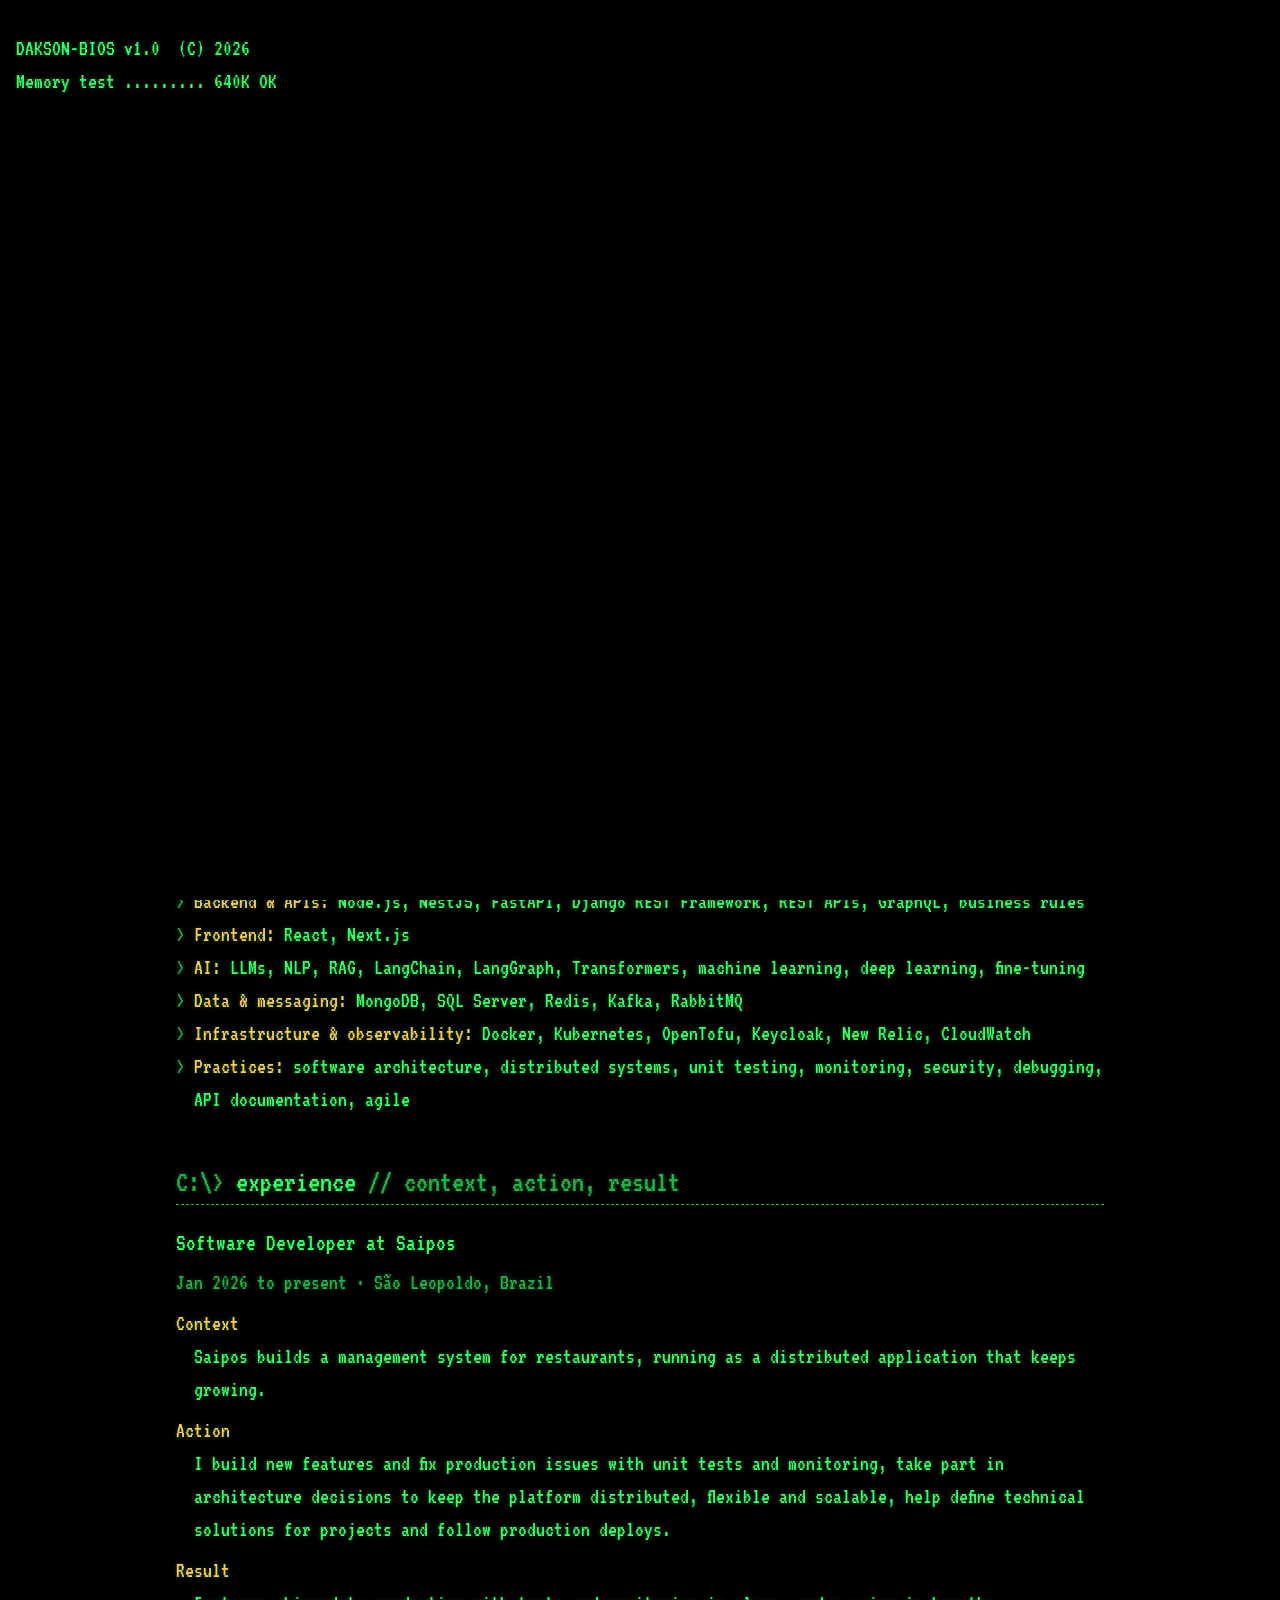
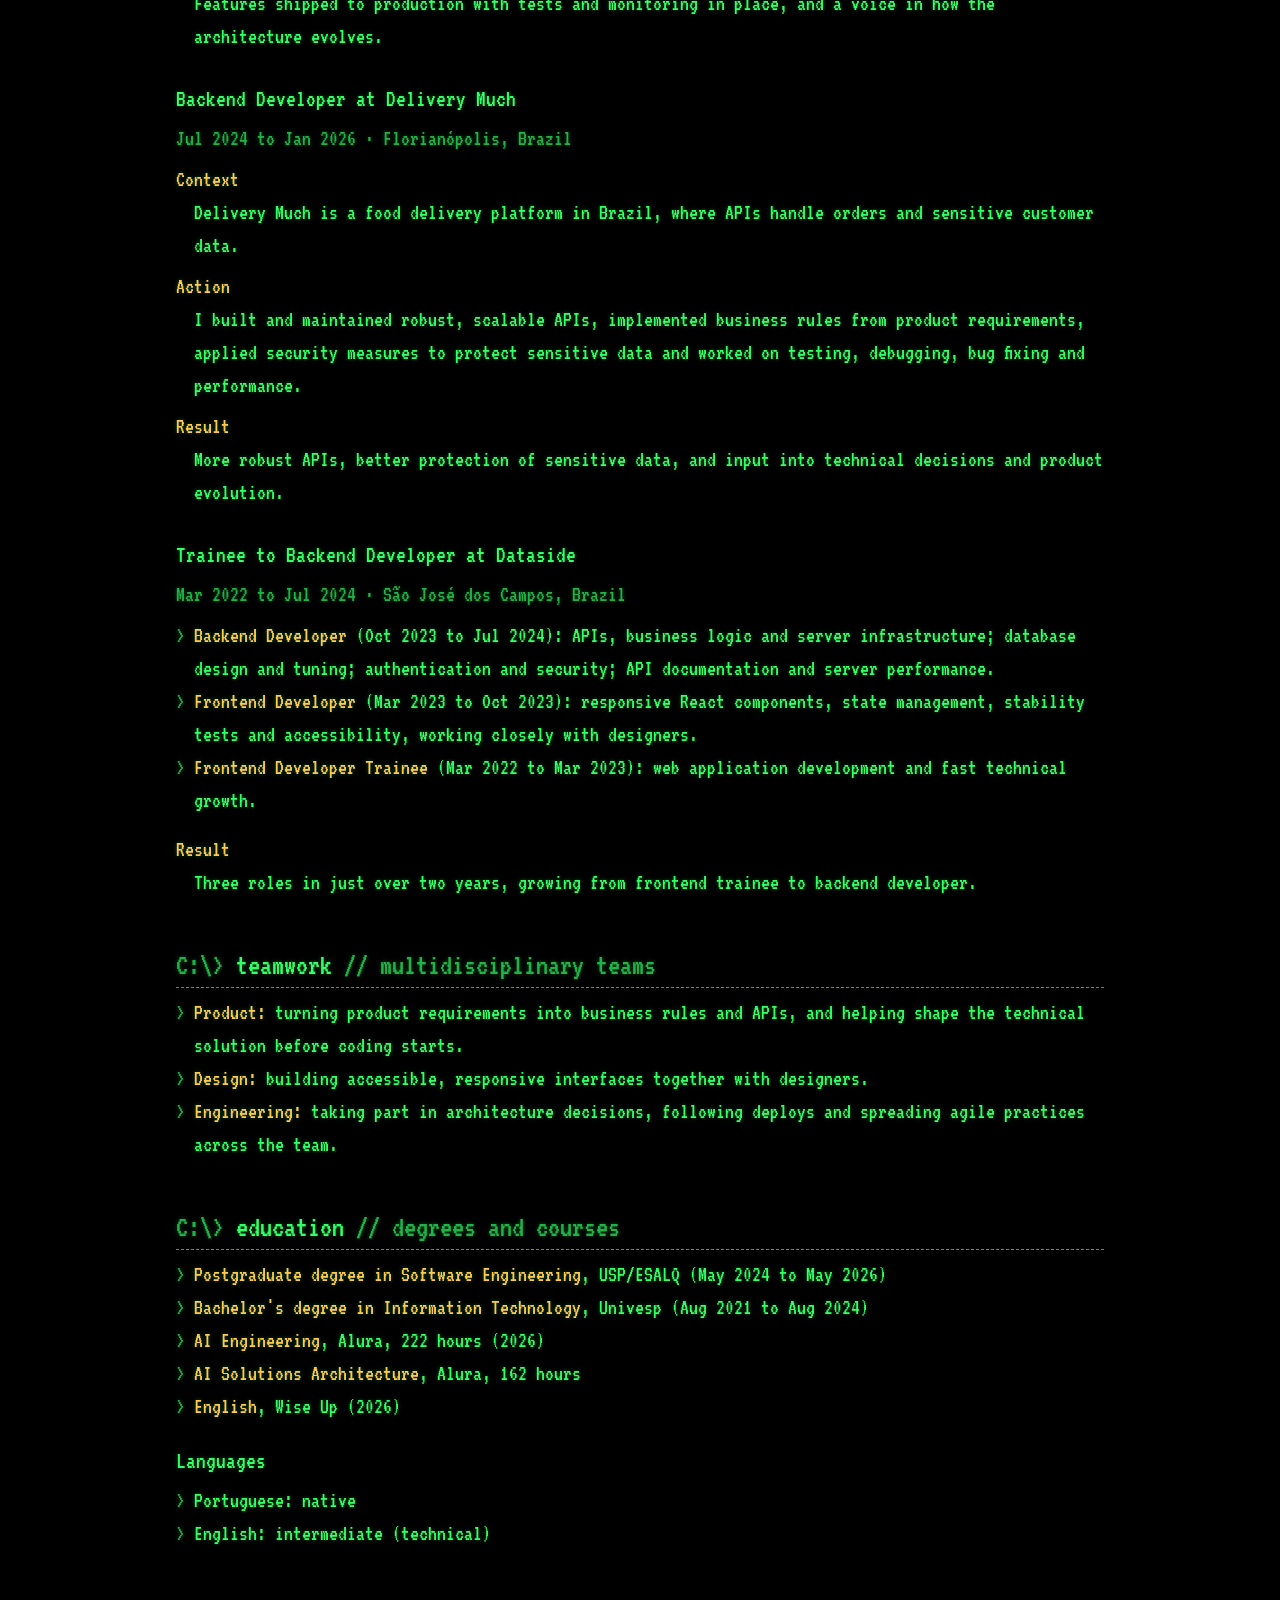
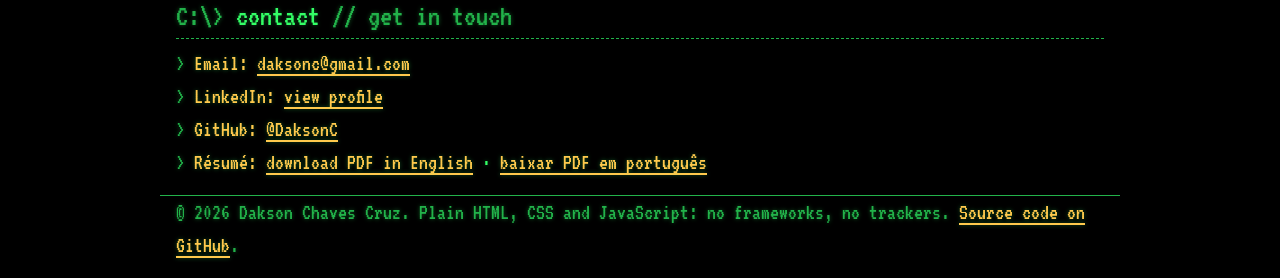
==== index.html @ 624f4ca1 "feat: add bilingual personal site with DOS terminal look" ====
<!doctype html>
<html lang="en">
<head>
  <meta charset="utf-8">
  <meta name="viewport" content="width=device-width, initial-scale=1">
  <meta http-equiv="Content-Security-Policy" content="default-src 'self'; script-src 'self'; style-src 'self'; font-src 'self'; img-src 'self' data:; object-src 'none'; base-uri 'self'; form-action 'none'">
  <meta name="referrer" content="strict-origin-when-cross-origin">

  <title>Dakson Chaves Cruz | Software Engineer (Backend, Fullstack, AI)</title>
  <meta name="description" content="Dakson Chaves Cruz, Software Engineer from Brazil: backend and fullstack development, software architecture and AI-powered products with Node.js, TypeScript, Python and Go.">
  <link rel="canonical" href="https://daksonc.github.io/">
  <link rel="alternate" hreflang="en" href="https://daksonc.github.io/">
  <link rel="alternate" hreflang="pt" href="https://daksonc.github.io/pt/">
  <link rel="alternate" hreflang="x-default" href="https://daksonc.github.io/">

  <meta property="og:type" content="profile">
  <meta property="og:title" content="Dakson Chaves Cruz | Software Engineer">
  <meta property="og:description" content="Backend, fullstack, software architecture and AI-powered products.">
  <meta property="og:url" content="https://daksonc.github.io/">
  <meta property="og:image" content="https://daksonc.github.io/assets/img/og.png">
  <meta property="og:image:width" content="1200">
  <meta property="og:image:height" content="630">
  <meta property="og:image:alt" content="Black terminal screen with green text: Dakson Chaves Cruz, Software Engineer.">
  <meta property="og:locale" content="en_US">
  <meta property="og:locale:alternate" content="pt_BR">
  <meta name="twitter:card" content="summary_large_image">

  <meta name="theme-color" content="#000000">
  <link rel="icon" href="assets/img/favicon.svg" type="image/svg+xml">
  <link rel="preload" href="assets/fonts/VT323-Regular.woff2" as="font" type="font/woff2" crossorigin>
  <link rel="stylesheet" href="assets/css/site.css">
  <script src="assets/js/theme.js"></script>
  <script src="assets/js/site.js" defer></script>
</head>
<body id="top">
  <a class="skip" href="#main">Skip to content</a>

  <header class="wrap site-header">
    <p class="title"><span aria-hidden="true">C:\DAKSON&gt;</span> <span class="sr-only">Personal page of Dakson Chaves Cruz</span></p>
    <button type="button" class="menu-toggle" id="menu-toggle" aria-expanded="false" aria-controls="header-panel">[MENU]</button>

    <div class="panel" id="header-panel">
      <div class="controls">
        <ul class="lang" role="list" aria-label="Language">
          <li><a href="./" hreflang="en" lang="en" aria-current="page">[EN]<span class="sr-only"> English</span></a></li>
          <li><a href="pt/" hreflang="pt" lang="pt">[PT]<span class="sr-only"> Português</span></a></li>
        </ul>
        <button type="button" id="fx-toggle" hidden>[FX: <span id="fx-state">ON</span>]<span class="sr-only"> visual effects and animation</span></button>
        <button type="button" id="theme-toggle" hidden>[<span id="theme-state">LIGHT</span>]<span class="sr-only" id="theme-hint"> switch to light theme</span></button>
      </div>

      <nav class="menu" aria-label="Sections">
        <ul>
          <li><a href="#whoami">[whoami]</a></li>
          <li><a href="#skills">[skills]</a></li>
          <li><a href="#experience">[experience]</a></li>
          <li><a href="#teamwork">[teamwork]</a></li>
          <li><a href="#education">[education]</a></li>
          <li><a href="#contact">[contact]</a></li>
        </ul>
      </nav>

      <section class="cli-wrap" id="cli-wrap" aria-label="Command line" hidden>
        <form class="cli" id="cli">
          <label for="cli-input"><span class="prompt" aria-hidden="true">C:\&gt;</span><span class="sr-only">Optional command line. Type help to list commands.</span></label>
          <input id="cli-input" name="command" type="text" maxlength="64" autocomplete="off" autocapitalize="off" spellcheck="false" placeholder="type help">
        </form>
        <div class="cli-output" id="cli-output" role="log" aria-live="polite" aria-label="Command output"></div>
      </section>
    </div>

    <span class="sr-only" role="status" id="status"></span>
  </header>

  <main id="main" class="wrap" tabindex="-1">
    <section id="whoami" class="hero" aria-labelledby="name">
      <div class="intro">
        <p class="prompt" aria-hidden="true">C:\&gt; whoami</p>
        <h1 tabindex="-1" id="name">Dakson Chaves Cruz</h1>
        <p class="tagline">Software Engineer: Backend, Fullstack &amp; AI<span class="cursor" aria-hidden="true">_</span></p>
      </div>
      <figure>
        <pre class="ascii" id="hero-art" aria-hidden="true">    .----------------------------.
    | .------------------------. |
    | | C:\&gt; npm test          | |
    | | all tests passed       | |
    | | C:\&gt; git push_         | |     )
    | |                        | |    (
    | '------------------------' |  .---.
    |          .######.    [] o  |  |   |]
    '---------/########\---------'  '---'
==========_m_(|########|)_m_===============
         /  / \########/ \  \
        (  (   '-.__.-'   )  )
         \  \---'    '---/  /
          \_|            |_/
            |____________|</pre>
        <figcaption class="sr-only">Decorative drawing made of text characters: a young developer, seen from behind, typing commands on an old computer, with a steaming cup of coffee beside it.</figcaption>
      </figure>
      <div class="about">
        <p>Florianópolis, SC, Brazil. Open to international and remote roles.</p>
        <p>I have been building backend and fullstack software since 2022: APIs, business rules, integrations, tests, monitoring, security, performance and production deploys. Today I also work on software architecture and on products powered by generative AI.</p>
        <p>Postgraduate degree in Software Engineering (USP/ESALQ) and a bachelor's in Information Technology (Univesp).</p>
      </div>
    </section>

    <section id="skills" aria-labelledby="skills-title">
      <h2 tabindex="-1" id="skills-title"><span class="prompt" aria-hidden="true">C:\&gt; </span>skills <span class="dim">// tech stack</span></h2>
      <ul class="list" role="list">
        <li><span class="key">Languages:</span> JavaScript, TypeScript, Python, Go, PHP</li>
        <li><span class="key">Backend &amp; APIs:</span> Node.js, NestJS, FastAPI, Django REST Framework, REST APIs, GraphQL, business rules</li>
        <li><span class="key">Frontend:</span> React, Next.js</li>
        <li><span class="key">AI:</span> LLMs, NLP, RAG, LangChain, LangGraph, Transformers, machine learning, deep learning, fine-tuning</li>
        <li><span class="key">Data &amp; messaging:</span> MongoDB, SQL Server, Redis, Kafka, RabbitMQ</li>
        <li><span class="key">Infrastructure &amp; observability:</span> Docker, Kubernetes, OpenTofu, Keycloak, New Relic, CloudWatch</li>
        <li><span class="key">Practices:</span> software architecture, distributed systems, unit testing, monitoring, security, debugging, API documentation, agile</li>
      </ul>
    </section>

    <section id="experience" aria-labelledby="experience-title">
      <h2 tabindex="-1" id="experience-title"><span class="prompt" aria-hidden="true">C:\&gt; </span>experience <span class="dim">// context, action, result</span></h2>

      <article class="job" aria-labelledby="job-saipos">
        <h3 id="job-saipos">Software Developer at Saipos</h3>
        <p class="meta">Jan 2026 to present · São Leopoldo, Brazil</p>
        <dl class="car">
          <dt>Context</dt>
          <dd>Saipos builds a management system for restaurants, running as a distributed application that keeps growing.</dd>
          <dt>Action</dt>
          <dd>I build new features and fix production issues with unit tests and monitoring, take part in architecture decisions to keep the platform distributed, flexible and scalable, help define technical solutions for projects and follow production deploys.</dd>
          <dt>Result</dt>
          <!-- TODO(ADR-001 §6): add a measurable result (latency, test coverage, incidents avoided, orders served). -->
          <dd>Features shipped to production with tests and monitoring in place, and a voice in how the architecture evolves.</dd>
        </dl>
      </article>

      <article class="job" aria-labelledby="job-dm">
        <h3 id="job-dm">Backend Developer at Delivery Much</h3>
        <p class="meta">Jul 2024 to Jan 2026 · Florianópolis, Brazil</p>
        <dl class="car">
          <dt>Context</dt>
          <dd>Delivery Much is a food delivery platform in Brazil, where APIs handle orders and sensitive customer data.</dd>
          <dt>Action</dt>
          <dd>I built and maintained robust, scalable APIs, implemented business rules from product requirements, applied security measures to protect sensitive data and worked on testing, debugging, bug fixing and performance.</dd>
          <dt>Result</dt>
          <!-- TODO(ADR-001 §6): add a measurable result (performance gain, bugs fixed, volume handled). -->
          <dd>More robust APIs, better protection of sensitive data, and input into technical decisions and product evolution.</dd>
        </dl>
      </article>

      <article class="job" aria-labelledby="job-dataside">
        <h3 id="job-dataside">Trainee to Backend Developer at Dataside</h3>
        <p class="meta">Mar 2022 to Jul 2024 · São José dos Campos, Brazil</p>
        <ul class="list" role="list">
          <li><span class="key">Backend Developer</span> (Oct 2023 to Jul 2024): APIs, business logic and server infrastructure; database design and tuning; authentication and security; API documentation and server performance.</li>
          <li><span class="key">Frontend Developer</span> (Mar 2023 to Oct 2023): responsive React components, state management, stability tests and accessibility, working closely with designers.</li>
          <li><span class="key">Frontend Developer Trainee</span> (Mar 2022 to Mar 2023): web application development and fast technical growth.</li>
        </ul>
        <dl class="car">
          <dt>Result</dt>
          <!-- TODO(ADR-001 §6): add a measurable result from Dataside. -->
          <dd>Three roles in just over two years, growing from frontend trainee to backend developer.</dd>
        </dl>
      </article>
    </section>

    <section id="teamwork" aria-labelledby="teamwork-title">
      <h2 tabindex="-1" id="teamwork-title"><span class="prompt" aria-hidden="true">C:\&gt; </span>teamwork <span class="dim">// multidisciplinary teams</span></h2>
      <!-- TODO(ADR-001 §6): replace with 2–3 concrete stories with product, design, data or business. -->
      <ul class="list" role="list">
        <li><span class="key">Product:</span> turning product requirements into business rules and APIs, and helping shape the technical solution before coding starts.</li>
        <li><span class="key">Design:</span> building accessible, responsive interfaces together with designers.</li>
        <li><span class="key">Engineering:</span> taking part in architecture decisions, following deploys and spreading agile practices across the team.</li>
      </ul>
    </section>

    <section id="education" aria-labelledby="education-title">
      <h2 tabindex="-1" id="education-title"><span class="prompt" aria-hidden="true">C:\&gt; </span>education <span class="dim">// degrees and courses</span></h2>
      <ul class="list" role="list">
        <li><span class="key">Postgraduate degree in Software Engineering</span>, USP/ESALQ (May 2024 to May 2026)</li>
        <li><span class="key">Bachelor's degree in Information Technology</span>, Univesp (Aug 2021 to Aug 2024)</li>
        <li><span class="key">AI Engineering</span>, Alura, 222 hours (2026)</li>
        <li><span class="key">AI Solutions Architecture</span>, Alura, 162 hours</li>
        <li><span class="key">English</span>, Wise Up (2026)</li>
      </ul>
      <h3>Languages</h3>
      <ul class="list" role="list">
        <li>Portuguese: native</li>
        <li>English: intermediate (technical)</li>
      </ul>
    </section>

    <section id="contact" aria-labelledby="contact-title">
      <h2 tabindex="-1" id="contact-title"><span class="prompt" aria-hidden="true">C:\&gt; </span>contact <span class="dim">// get in touch</span></h2>
      <ul class="list" role="list">
        <li><span class="key">Email:</span> <a href="mailto:daksonc@gmail.com">daksonc@gmail.com</a></li>
        <li><span class="key">LinkedIn:</span> <a href="https://www.linkedin.com/in/dakson-chaves-cruz-3b22b7244/" rel="noopener noreferrer">view profile<span class="sr-only"> of Dakson Chaves Cruz on LinkedIn</span></a></li>
        <li><span class="key">GitHub:</span> <a href="https://github.com/DaksonC" rel="noopener noreferrer">@DaksonC<span class="sr-only"> on GitHub</span></a></li>
        <li data-pdf="skip"><span class="key">Résumé:</span> <a href="assets/resume/resume-en.pdf" type="application/pdf" download>download PDF in English</a> · <a href="assets/resume/curriculo-pt.pdf" type="application/pdf" hreflang="pt" lang="pt" download>baixar PDF em português</a></li>
      </ul>
    </section>
  </main>

  <footer class="wrap">
    <p>© 2026 Dakson Chaves Cruz. Plain HTML, CSS and JavaScript: no frameworks, no trackers. <a href="https://github.com/DaksonC/DaksonC.github.io" rel="noopener noreferrer">Source code on GitHub</a>.</p>
  </footer>

  <a class="to-top" id="to-top" href="#top"><span aria-hidden="true">[^]</span> top</a>
</body>
</html>
---- assets/css/site.css ----
/*
 * daksonc.github.io: DOS terminal look, WCAG 2.2 AA, mobile first.
 * Dark (default), contrast on #000: --fg 15.6:1, --dim 7.5:1, --accent 13.7:1.
 * Light ("dot-matrix printout": black and grey ink, amber only for links and labels),
 * contrast on #f4f1e6: --fg 15.4:1, --dim 5.9:1, --accent 6.6:1.
 */

@font-face {
  font-family: "VT323";
  src: url("../fonts/VT323-Regular.woff2") format("woff2");
  font-display: swap;
}

:root {
  --bg: #000;
  --fg: #33ff66;
  --dim: #22b24a;
  --accent: #ffc94d;
  --placeholder: #9a9a9a; /* grey, 7.5:1 */
  --font: "VT323", ui-monospace, "Cascadia Mono", "Consolas", "Courier New", monospace;
  --gutter: 1rem;
  color-scheme: dark;
}

:root[data-theme="light"] {
  --bg: #f4f1e6;
  --fg: #1a1a1a;
  --dim: #5c5c5c;
  --accent: #7a4a00;
  --placeholder: #6e6e6e; /* lightest grey that still meets 4.5:1 on paper */
  color-scheme: light;
}

*,
*::before,
*::after {
  box-sizing: border-box;
}

html {
  background: var(--bg);
  scroll-padding-top: 1rem;
}

body {
  margin: 0;
  background: var(--bg);
  color: var(--fg);
  font: clamp(1.25rem, 1.1rem + 0.5vw, 1.375rem)/1.5 var(--font); /* VT323 is narrow: 20px on phones, 22px on desktop */
  overflow-wrap: anywhere; /* reflow at 320px, long URLs included */
}

.wrap {
  max-width: 60rem;
  margin: 0 auto;
  padding: 0 var(--gutter);
}

/* ---------- Text ---------- */

h1,
h2,
h3 {
  font-weight: normal;
  line-height: 1.2;
  margin: 0 0 0.5rem;
}

h1 {
  font-size: clamp(2.125rem, 1.5rem + 3vw, 2.75rem);
  line-height: 1.1;
}

h2 {
  font-size: clamp(1.625rem, 1.4rem + 1vw, 1.875rem);
  margin-top: clamp(2.25rem, 1.5rem + 3vw, 3rem);
  padding-bottom: 0.25rem;
  border-bottom: 1px dashed var(--dim);
}

h3 {
  font-size: clamp(1.375rem, 1.25rem + 0.5vw, 1.5rem);
  margin-top: 1.5rem;
}

p,
ul,
dl {
  margin: 0 0 1rem;
}

.prompt,
.dim {
  color: var(--dim);
}

.key {
  color: var(--accent);
}

a {
  color: var(--accent);
  text-decoration: underline;
  text-underline-offset: 0.2em;
}

a:hover {
  text-decoration-style: double;
}

/* DOS-style focus: green/black inversion, always visible. */
:focus-visible {
  outline: 2px solid var(--fg);
  outline-offset: 2px;
  background: var(--fg);
  color: var(--bg);
  text-shadow: none;
}

:focus:not(:focus-visible) {
  outline: none;
}

/* Programmatic focus targets (skip link, command line): no inversion. */
main:focus,
h1:focus,
h2:focus {
  outline: none;
  background: none;
  color: inherit;
}

/* Lists rendered as terminal output. */
.list {
  list-style: none;
  padding: 0;
}

.list > li {
  padding-left: 2ch; /* matches the 2-character "> " marker */
  text-indent: -2ch;
}

.list > li::before {
  content: "> "; /* fallback for browsers without alt text */
  content: "> " / ""; /* decorative: not read by screen readers */
  color: var(--dim);
}

/* ---------- Utilities ---------- */

.sr-only {
  position: absolute;
  width: 1px;
  height: 1px;
  padding: 0;
  margin: -1px;
  overflow: hidden;
  clip-path: inset(50%);
  white-space: nowrap;
  border: 0;
}

.skip {
  position: absolute;
  left: var(--gutter);
  top: -10rem;
  z-index: 10;
  padding: 0.25rem 0.75rem;
  background: var(--fg);
  color: var(--bg);
}

.skip:focus {
  top: 0.5rem;
}

[hidden] {
  display: none !important;
}

/* ---------- Header and DOS menu ---------- */

/*
 * Wide screens: title and controls on the first row, menu and command line below.
 * The panel wrapper is transparent to the grid (display: contents) until the
 * hamburger takes over on small screens.
 */
.site-header {
  display: grid;
  grid-template-columns: minmax(0, 1fr) auto;
  align-items: center;
  column-gap: 1.5rem;
}

.site-header .title {
  margin: 0;
  padding: 0.75rem 0;
  color: var(--dim);
}

.panel {
  display: contents;
}

.panel .menu,
.panel .cli-wrap {
  grid-column: 1 / -1;
}

.panel .menu {
  border-top: 1px solid var(--dim);
}

.menu-toggle {
  display: none; /* only shown by the small-screen rules, and only with JS */
}

.controls {
  display: flex;
  flex-wrap: wrap;
  gap: 0.5rem 1rem;
  align-items: center;
}

.lang {
  display: flex;
  gap: 0.75rem;
  margin: 0;
  padding: 0;
  list-style: none;
}

.lang a[aria-current="page"] {
  color: var(--bg);
  background: var(--fg);
  text-decoration: none;
}

button {
  font: inherit;
  color: var(--accent);
  background: none;
  border: 0;
  padding: 0;
  cursor: pointer;
  min-height: 24px; /* WCAG 2.5.8 target size */
}

.menu ul {
  display: flex;
  flex-wrap: wrap;
  gap: 0.25rem clamp(0.75rem, 3vw, 1.5rem);
  margin: 0.75rem 0 0;
  padding: 0;
  list-style: none;
}

.menu a {
  display: inline-block;
  min-height: 24px;
}

/* ---------- Command prompt (JS only) ---------- */

.cli {
  display: flex;
  align-items: baseline;
  gap: 1ch;
  margin-top: 1rem;
}

.cli input {
  flex: 1;
  min-width: 0;
  font: inherit;
  color: var(--fg);
  background: transparent;
  border: 0;
  border-bottom: 1px dashed var(--dim);
  caret-color: var(--fg);
}

.cli input::placeholder {
  color: var(--placeholder);
  opacity: 1;
}

.cli input:focus-visible {
  background: transparent;
  color: var(--fg);
  outline-offset: 4px;
}

.cli-output p {
  margin: 0;
  color: var(--dim);
}

/* ---------- Hero ---------- */

/* Phones and tablets: name, drawing, text. Wide screens: text left, drawing right. */
.hero {
  display: grid;
  grid-template-columns: minmax(0, 1fr); /* never let the <pre> widen the page */
  grid-template-areas: "intro" "art" "about";
  column-gap: 2rem;
  margin-top: 1.5rem;
}

.hero .intro {
  grid-area: intro;
}

.hero .about {
  grid-area: about;
}

.hero figure {
  grid-area: art;
  justify-self: center;
  margin: 0 0 1.25rem;
}

@media (min-width: 64rem) {
  .hero {
    grid-template-columns: minmax(0, 1fr) auto;
    grid-template-areas: "intro art" "about art";
    grid-template-rows: auto 1fr;
    margin-top: 2rem;
  }

  .hero figure {
    align-self: center;
    margin: 0;
  }
}

.ascii {
  margin: 0;
  padding-bottom: 0.25em; /* keep the underscores of the last row visible */
  overflow: hidden;
  font-family: var(--font); /* <pre> would otherwise fall back to the wider UA monospace */
  line-height: 1;
  color: var(--dim);
  /* 43 columns x 0.4em VT323 advance; scales down to fit 320px. */
  font-size: clamp(0.5rem, 4.5vw, 1.5rem);
}

.tagline {
  font-size: clamp(1.375rem, 1.25rem + 0.5vw, 1.5rem);
}

/* ---------- Experience ---------- */

.job {
  margin-bottom: 2rem;
}

.meta {
  margin: 0 0 0.5rem;
  color: var(--dim);
}

.car {
  margin: 0;
}

.car dt {
  color: var(--accent);
}

.car dd {
  margin: 0 0 0.5rem 2ch;
}

/* ---------- Footer ---------- */

footer {
  margin-top: 4rem;
  padding: 1rem 0 4rem; /* room for the back-to-top button */
  border-top: 1px solid var(--dim);
  color: var(--dim);
}

/* ---------- Back to top: discreet, bottom right; JS hides it while the header is visible ---------- */

.to-top {
  position: fixed;
  right: var(--gutter);
  bottom: var(--gutter);
  z-index: 5;
  padding: 0 0.5rem;
  font-size: 1.125rem;
  color: var(--dim);
  background: var(--bg);
  border: 1px solid var(--dim);
  text-decoration: none;
}

.to-top:hover {
  color: var(--accent);
  border-color: var(--accent);
}

.to-top.is-off {
  visibility: hidden; /* also removes it from the tab order */
  opacity: 0;
}

.motion .to-top.ready {
  transition: opacity 0.2s, visibility 0.2s;
}

.motion {
  scroll-behavior: smooth;
}

/* ---------- Small screens: everything in the header folds into [MENU] ---------- */

@media (max-width: 40rem) {
  .site-header {
    border-bottom: 1px solid var(--dim);
  }

  .has-menu .menu-toggle {
    display: inline-block;
    padding: 0 0.25rem;
  }

  .has-menu .menu-toggle[aria-expanded="true"] {
    color: var(--bg);
    background: var(--accent);
  }

  .has-menu .panel {
    display: none;
    grid-column: 1 / -1;
    padding-bottom: 0.75rem;
  }

  .has-menu .panel.open {
    display: block;
  }

  .has-menu .panel .menu {
    border-top: 1px dashed var(--dim);
  }

  /* One section per line: big, easy tap targets. */
  .has-menu .menu ul {
    flex-direction: column;
    gap: 0.25rem;
  }

  .has-menu .controls {
    padding: 0.25rem 0 0.75rem;
  }

}

/* Without JS there is no [MENU]: the header just wraps; drop the decorative prompt on tiny screens. */
@media (max-width: 30rem) {
  :root:not(.has-menu) .site-header .title {
    display: none;
  }
}

/* The command line is an optional extra; on touch phones the on-screen keyboard makes it a chore. */
@media (max-width: 40rem) and (pointer: coarse) {
  .cli-wrap {
    display: none;
  }
}

/* ---------- Effects: only with JS, [FX: ON] and allowed motion. Glow and scanlines are dark-only. ---------- */

.fx:not([data-theme="light"]) body {
  text-shadow: 0 0 4px rgba(51, 255, 102, 0.35);
}

/* Subtle scanlines that never sit on top of interaction. */
.fx:not([data-theme="light"]) body::after {
  content: "";
  position: fixed;
  inset: 0;
  pointer-events: none;
  background: repeating-linear-gradient(to bottom, transparent 0 2px, rgba(0, 0, 0, 0.12) 2px 3px);
}

/* 1 blink per second: well under the 3 flashes/s limit. */
.motion .cursor {
  animation: blink 1s steps(1) infinite;
}

@keyframes blink {
  50% {
    opacity: 0;
  }
}

.boot {
  position: fixed;
  inset: 0;
  z-index: 20;
  padding: 2rem var(--gutter);
  background: var(--bg);
}

.boot pre {
  margin: 0;
  font: inherit;
  white-space: pre-wrap;
}

@media (prefers-reduced-motion: reduce) {
  *,
  *::before,
  *::after {
    animation: none !important;
    transition: none !important;
    scroll-behavior: auto !important;
  }
}

/* ---------- Print ---------- */

@media print {
  :root {
    --bg: #fff;
    --fg: #000;
    --dim: #333;
    --accent: #000;
  }

  .skip,
  .controls,
  .menu,
  .cli-wrap,
  .to-top,
  .hero figure,
  .cursor {
    display: none !important;
  }

  .fx:not([data-theme="light"]) body {
    text-shadow: none;
  }

  .fx:not([data-theme="light"]) body::after {
    display: none;
  }
}
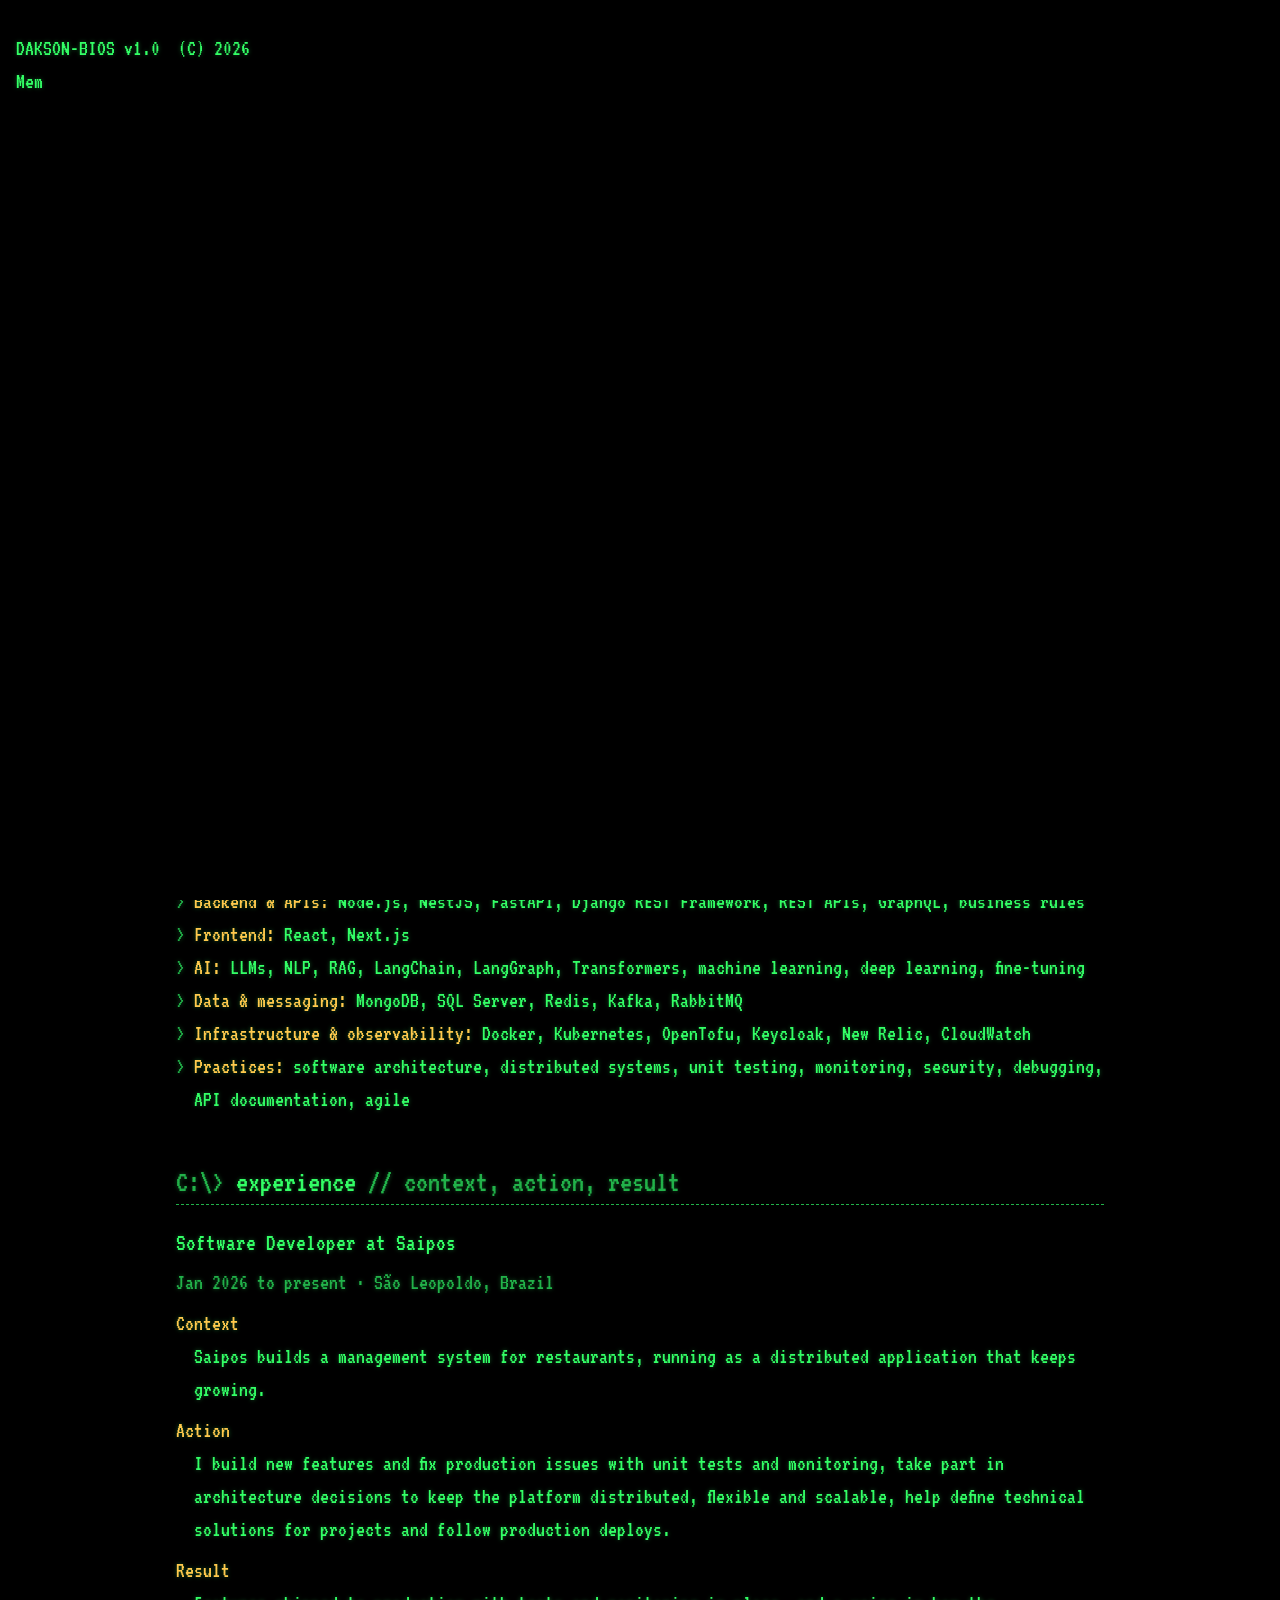
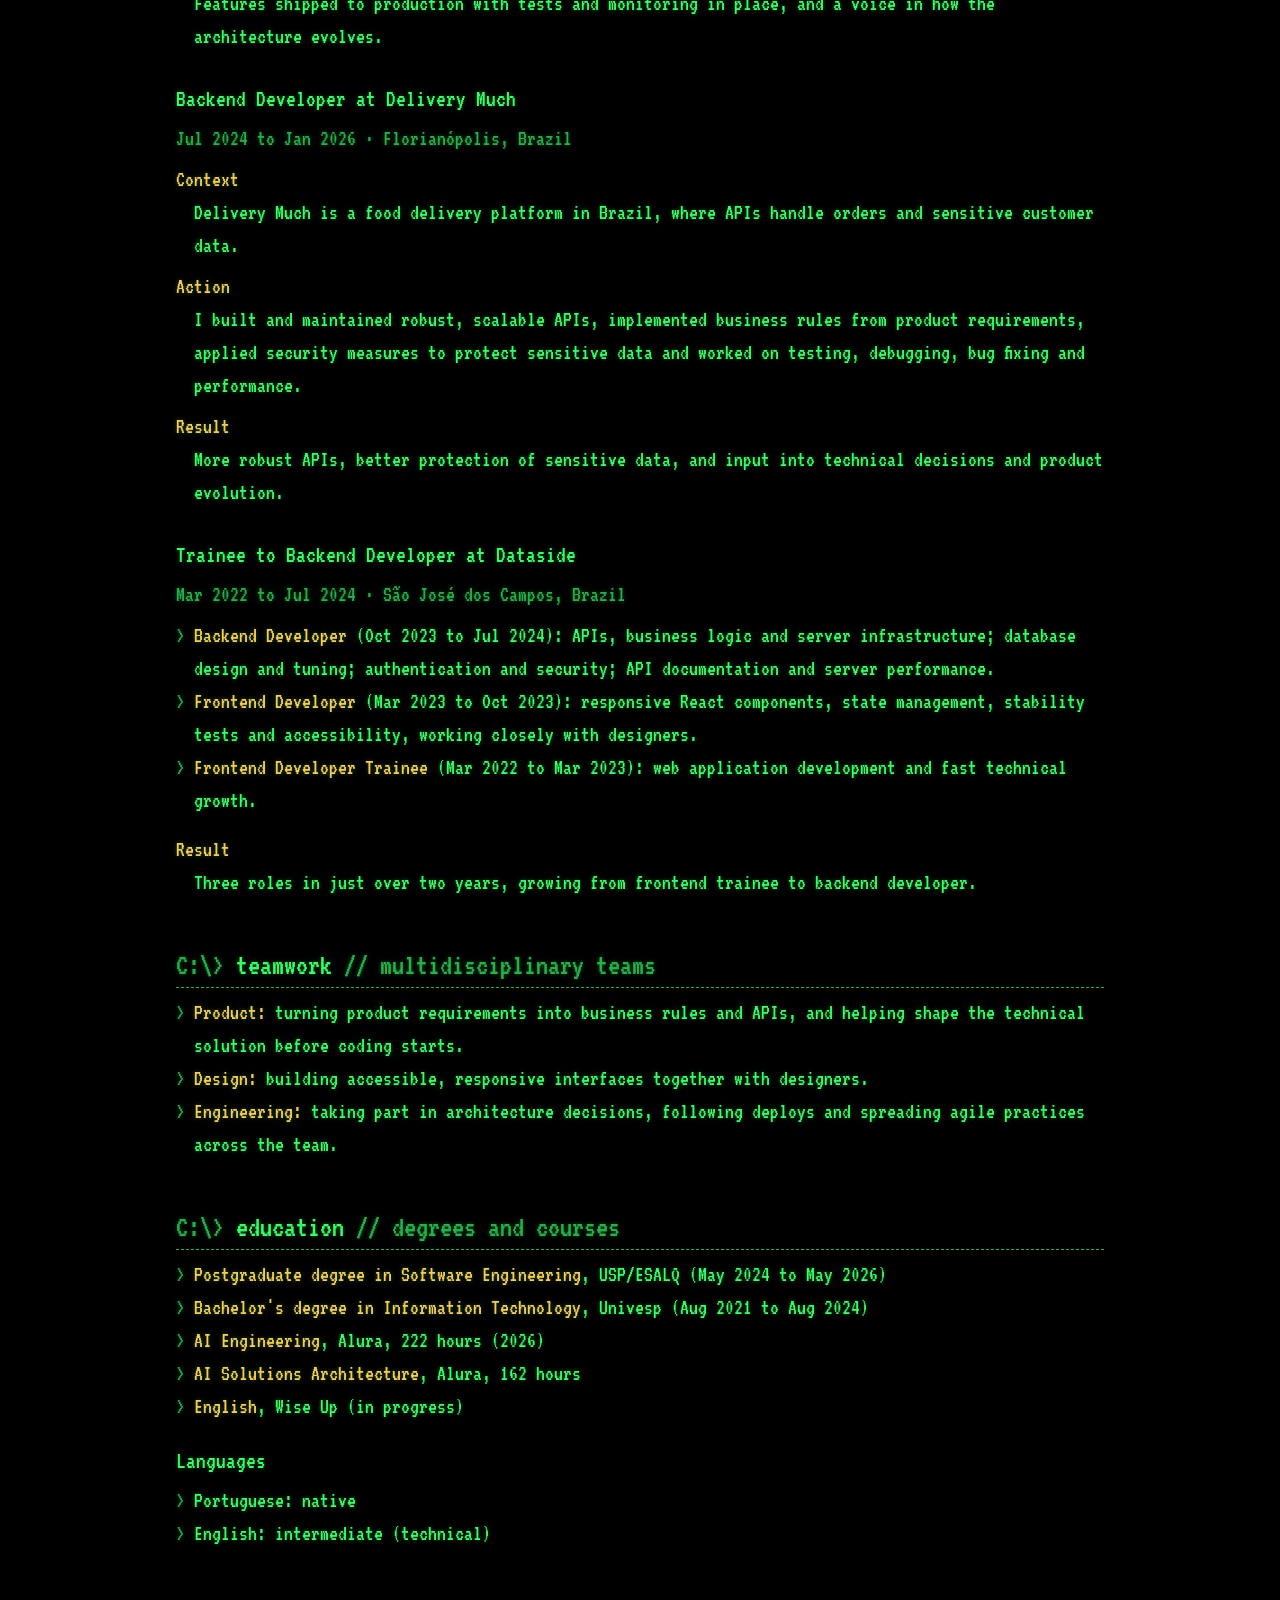
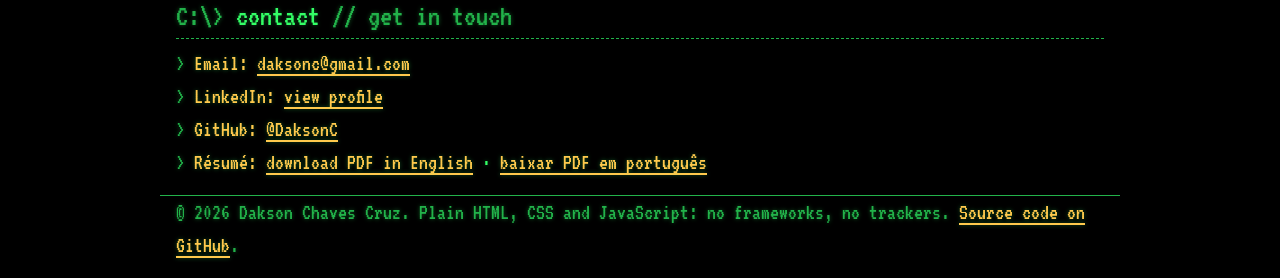
==== commit 916de6e6: "feat: add bilingual personal site with DOS terminal look" ====
--- a/index.html
+++ b/index.html
@@ -181,7 +181,7 @@
         <li><span class="key">Bachelor's degree in Information Technology</span>, Univesp (Aug 2021 to Aug 2024)</li>
         <li><span class="key">AI Engineering</span>, Alura, 222 hours (2026)</li>
         <li><span class="key">AI Solutions Architecture</span>, Alura, 162 hours</li>
-        <li><span class="key">English</span>, Wise Up (2026)</li>
+        <li><span class="key">English</span>, Wise Up (in progress)</li>
       </ul>
       <h3>Languages</h3>
       <ul class="list" role="list">
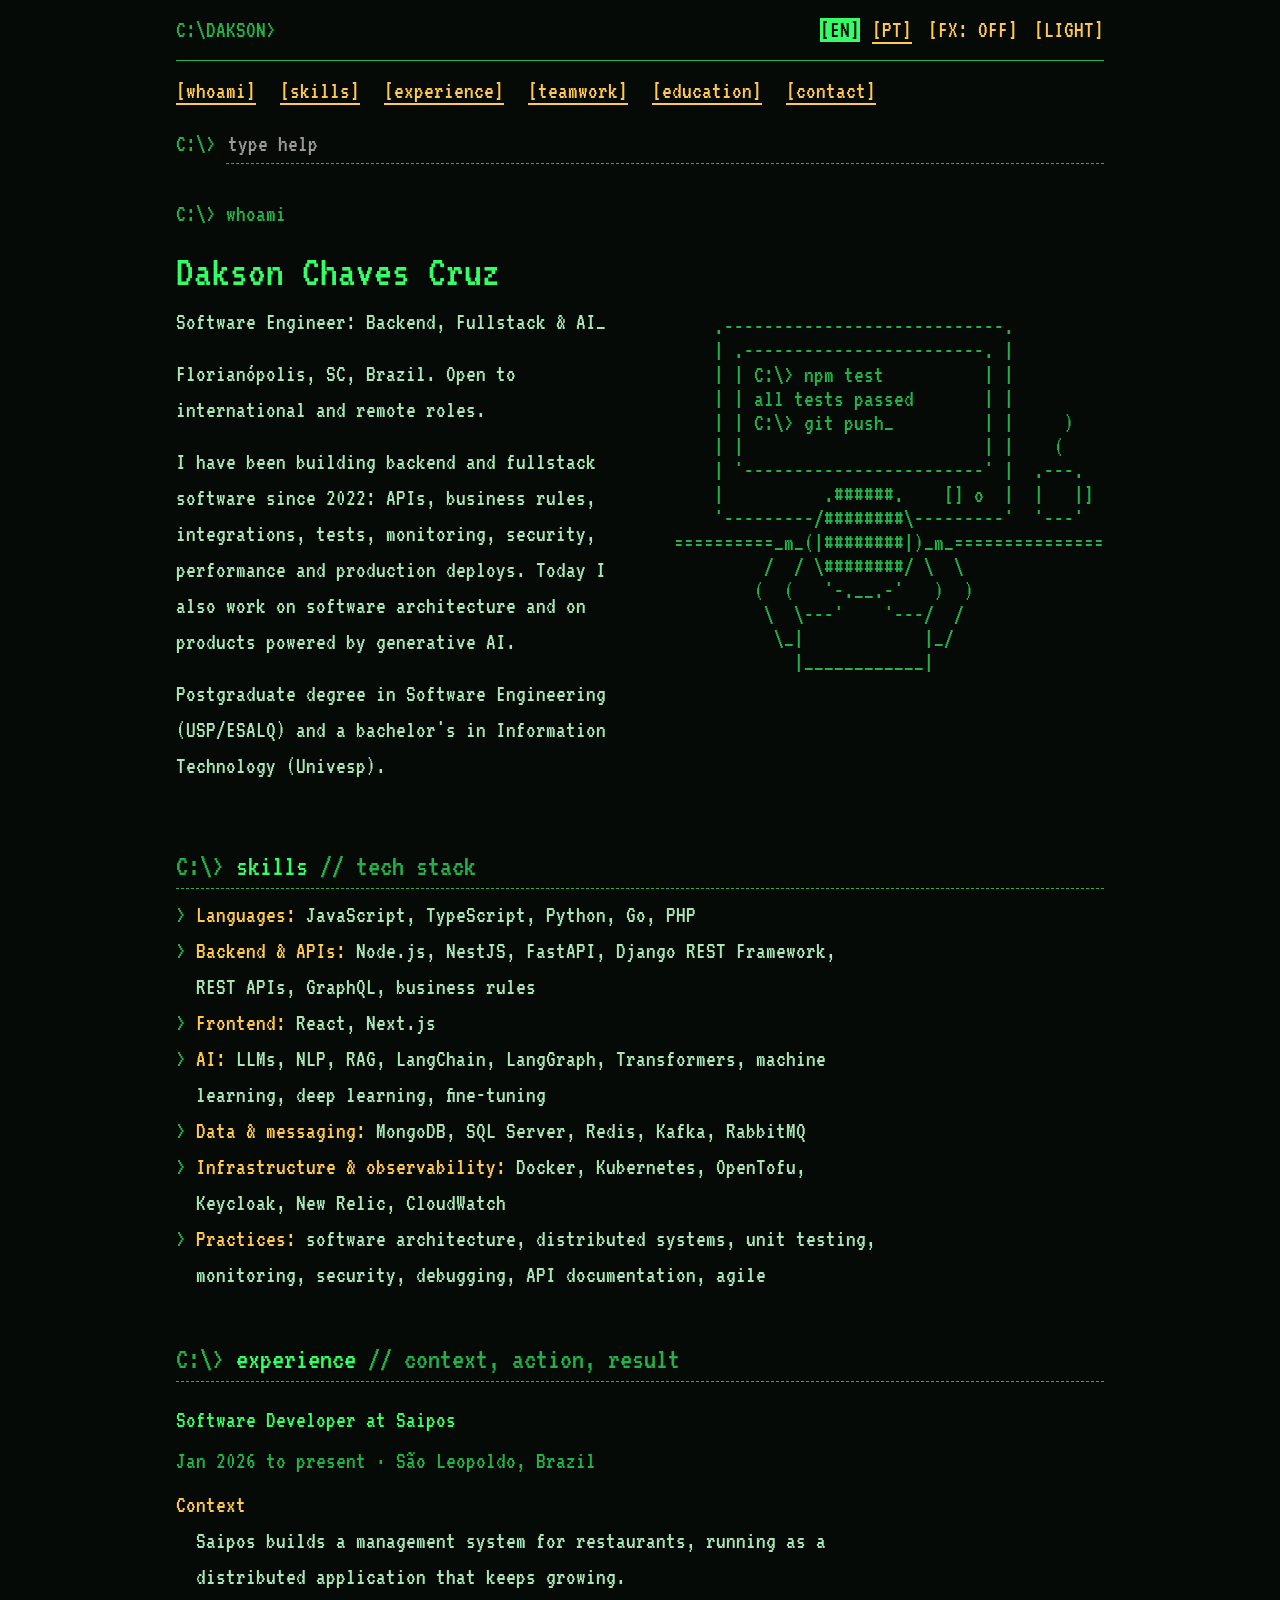
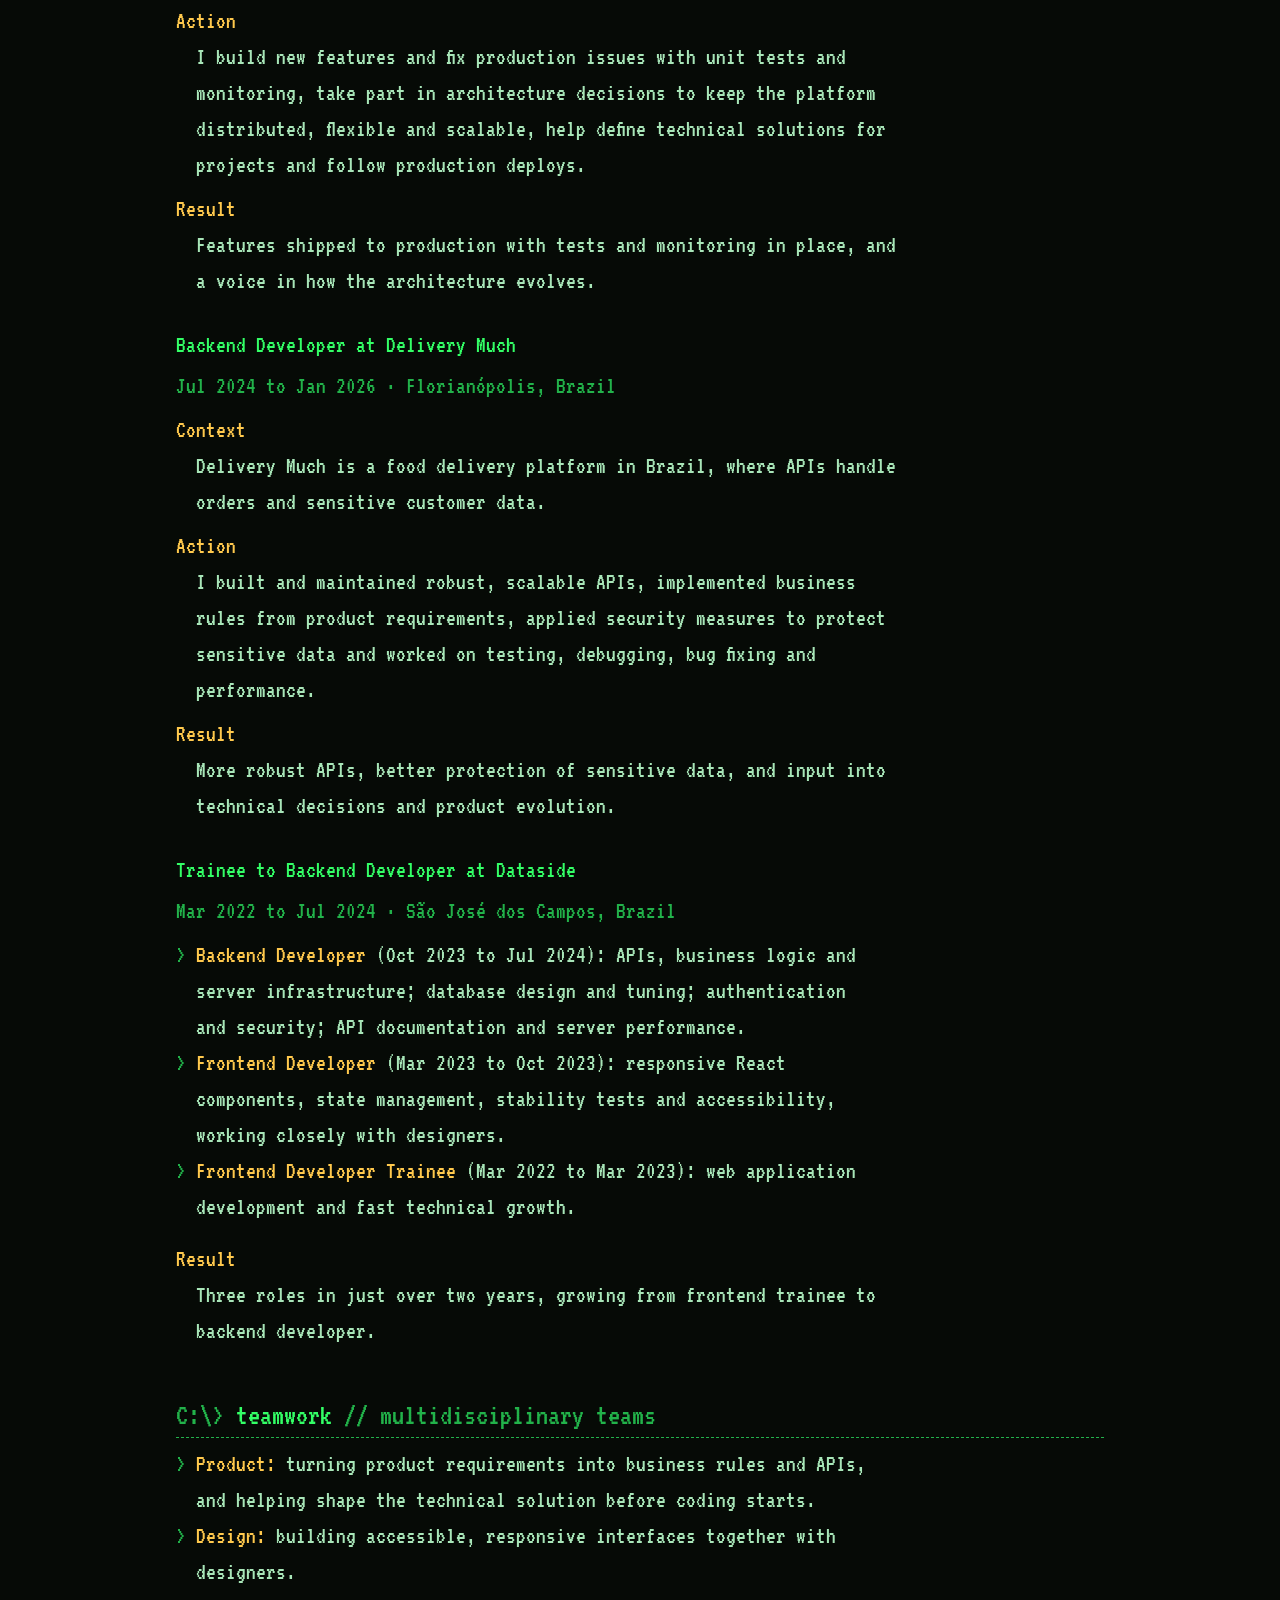
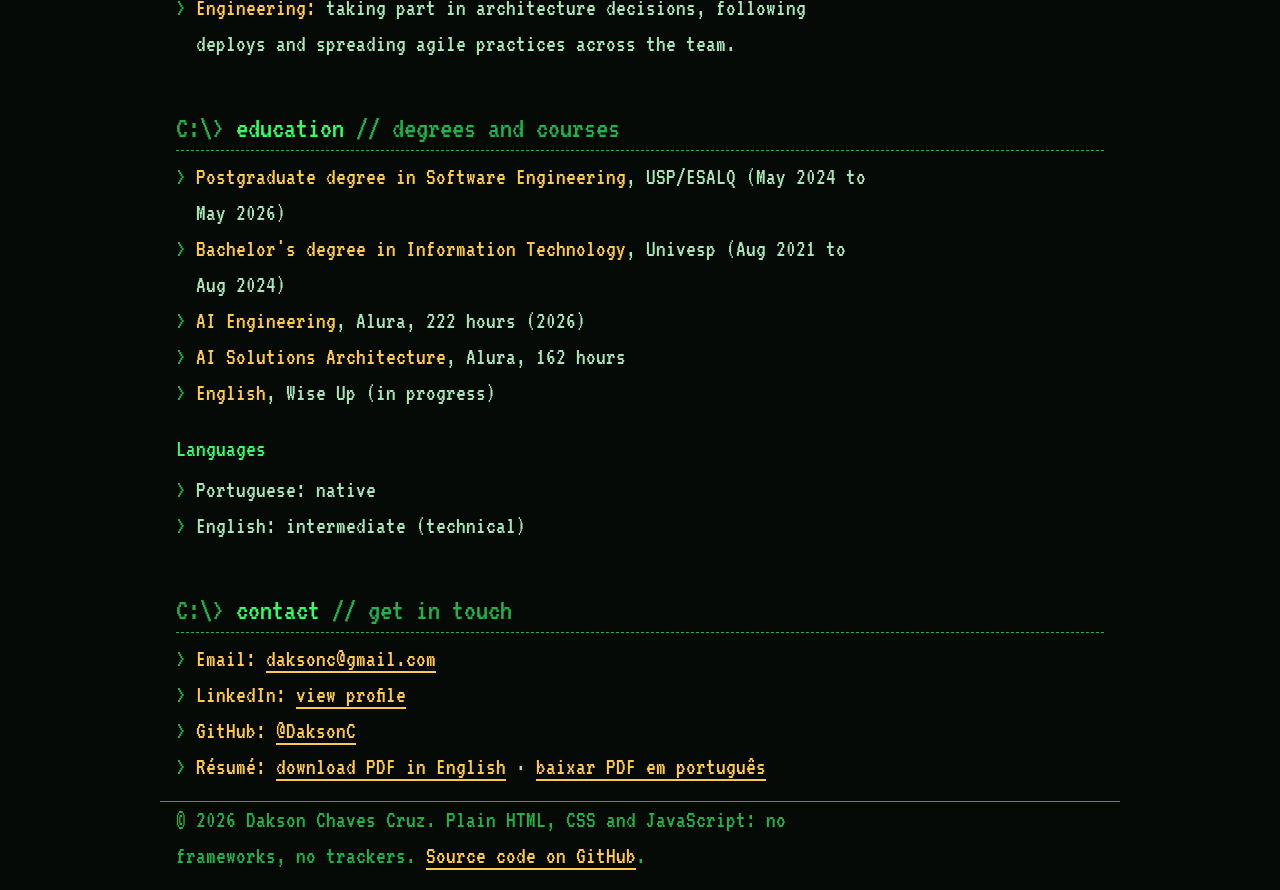
==== commit b1f81f53: "style: easier reading while keeping the DOS look - Visual effects (glow, scanlines, boot screen, ani" ====
--- a/index.html
+++ b/index.html
@@ -45,7 +45,7 @@
           <li><a href="./" hreflang="en" lang="en" aria-current="page">[EN]<span class="sr-only"> English</span></a></li>
           <li><a href="pt/" hreflang="pt" lang="pt">[PT]<span class="sr-only"> Português</span></a></li>
         </ul>
-        <button type="button" id="fx-toggle" hidden>[FX: <span id="fx-state">ON</span>]<span class="sr-only"> visual effects and animation</span></button>
+        <button type="button" id="fx-toggle" hidden>[FX: <span id="fx-state">OFF</span>]<span class="sr-only"> visual effects and animation</span></button>
         <button type="button" id="theme-toggle" hidden>[<span id="theme-state">LIGHT</span>]<span class="sr-only" id="theme-hint"> switch to light theme</span></button>
       </div>
 
--- a/assets/css/site.css
+++ b/assets/css/site.css
@@ -1,8 +1,13 @@
 /*
  * daksonc.github.io: DOS terminal look, WCAG 2.2 AA, mobile first.
- * Dark (default), contrast on #000: --fg 15.6:1, --dim 7.5:1, --accent 13.7:1.
+ * Dark (default, "phosphor monitor"), contrast on #060a06: --text 13.9:1, --fg 14.8:1,
+ * --dim 7.2:1, --accent 13.0:1, --code-fg on --code-bg 12.2:1.
  * Light ("dot-matrix printout": black and grey ink, amber only for links and labels),
- * contrast on #f4f1e6: --fg 15.4:1, --dim 5.9:1, --accent 6.6:1.
+ * contrast on #f4f1e6: --text/--fg 15.4:1, --dim 5.9:1, --accent 6.6:1, code 13.1:1.
+ *
+ * Readability: body copy uses the softer --text green; the saturated --fg green is
+ * kept for headings, prompts and code, where it marks structure instead of filling
+ * paragraphs (bright neon on black blurs in long text). Lines are capped at 70ch.
  */
 
 @font-face {
@@ -12,11 +17,15 @@
 }
 
 :root {
-  --bg: #000;
-  --fg: #33ff66;
+  --bg: #060a06; /* not pure black: less halation around the letters */
+  --text: #a8e6b8; /* body copy: desaturated phosphor green */
+  --fg: #33ff66; /* headings, prompts, focus */
   --dim: #22b24a;
   --accent: #ffc94d;
-  --placeholder: #9a9a9a; /* grey, 7.5:1 */
+  --code-fg: #33ff66;
+  --code-bg: #0f2414;
+  --placeholder: #9a9a9a; /* grey, 7.1:1 */
+  --measure: 70ch;
   --font: "VT323", ui-monospace, "Cascadia Mono", "Consolas", "Courier New", monospace;
   --gutter: 1rem;
   color-scheme: dark;
@@ -24,7 +33,10 @@
 
 :root[data-theme="light"] {
   --bg: #f4f1e6;
+  --text: #1a1a1a;
   --fg: #1a1a1a;
+  --code-fg: #1a1a1a;
+  --code-bg: #e6dfc8;
   --dim: #5c5c5c;
   --accent: #7a4a00;
   --placeholder: #6e6e6e; /* lightest grey that still meets 4.5:1 on paper */
@@ -45,8 +57,8 @@
 body {
   margin: 0;
   background: var(--bg);
-  color: var(--fg);
-  font: clamp(1.25rem, 1.1rem + 0.5vw, 1.375rem)/1.5 var(--font); /* VT323 is narrow: 20px on phones, 22px on desktop */
+  color: var(--text);
+  font: clamp(1.375rem, 1.25rem + 0.5vw, 1.5rem)/1.5 var(--font); /* VT323 is small and narrow: 22px on phones, 24px on desktop */
   overflow-wrap: anywhere; /* reflow at 320px, long URLs included */
 }
 
@@ -64,6 +76,7 @@
   font-weight: normal;
   line-height: 1.2;
   margin: 0 0 0.5rem;
+  color: var(--fg);
 }
 
 h1 {
@@ -87,6 +100,20 @@
 ul,
 dl {
   margin: 0 0 1rem;
+}
+
+/* Comfortable line length for running text; headers, tables and code keep the full width. */
+p,
+li,
+dd {
+  max-width: var(--measure);
+}
+
+code {
+  padding: 0 0.25em;
+  font-family: var(--font);
+  color: var(--code-fg);
+  background: var(--code-bg);
 }
 
 .prompt,
@@ -128,6 +155,11 @@
   outline: none;
   background: none;
   color: inherit;
+}
+
+h1:focus,
+h2:focus {
+  color: var(--fg);
 }
 
 /* Lists rendered as terminal output. */
@@ -528,7 +560,10 @@
 @media print {
   :root {
     --bg: #fff;
+    --text: #000;
     --fg: #000;
+    --code-fg: #000;
+    --code-bg: transparent;
     --dim: #333;
     --accent: #000;
   }
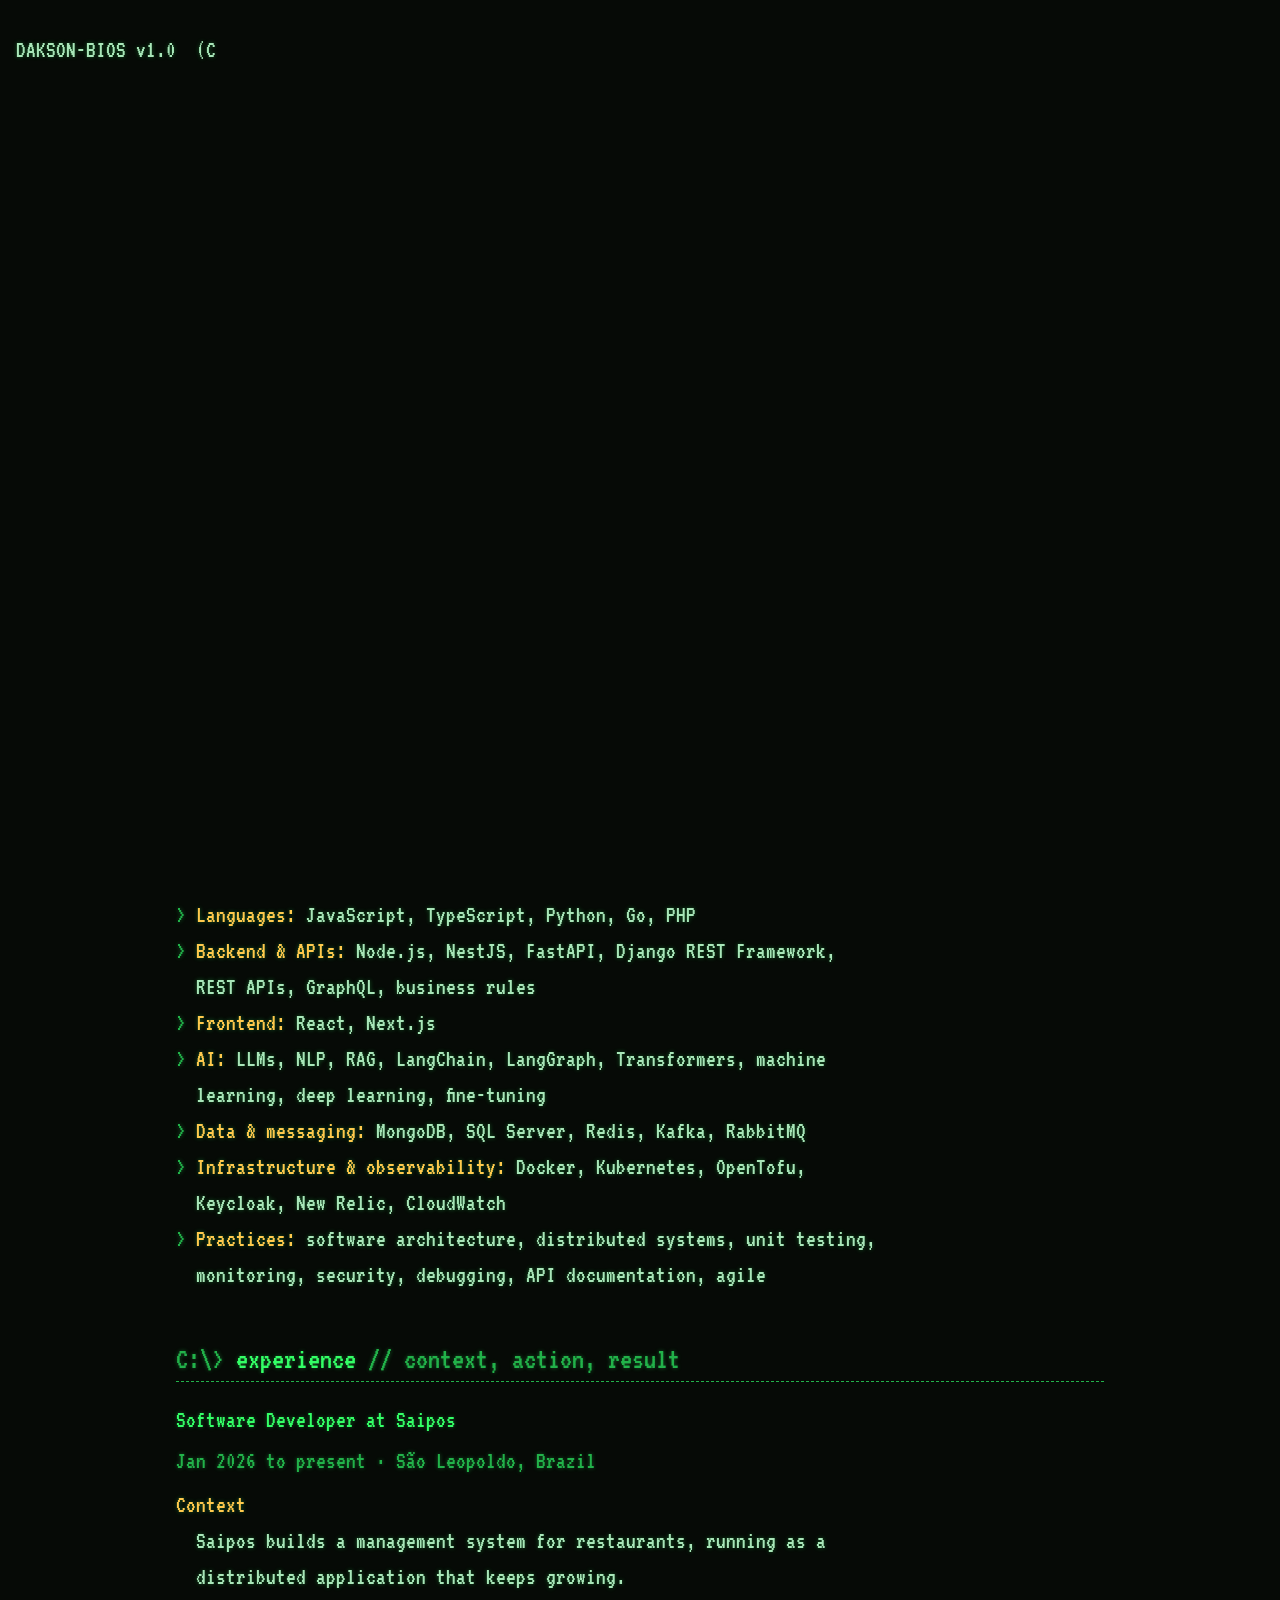
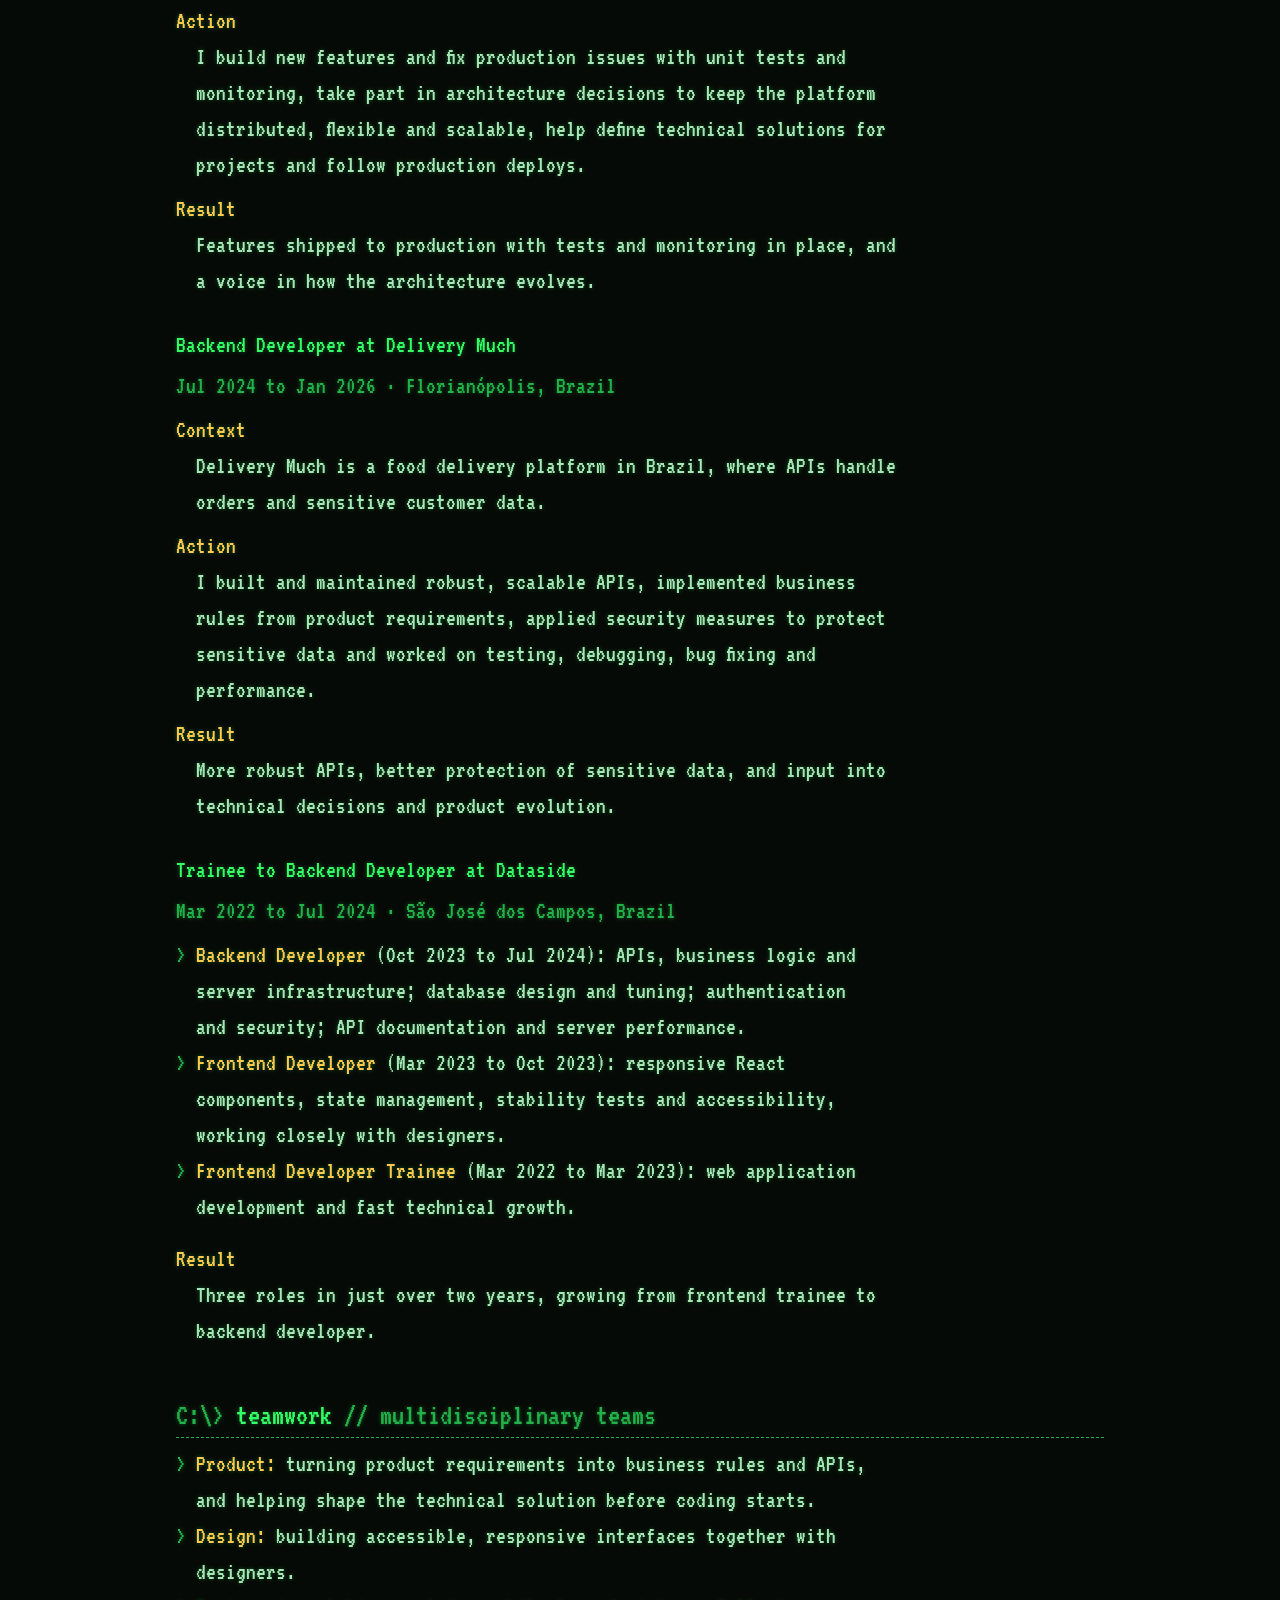
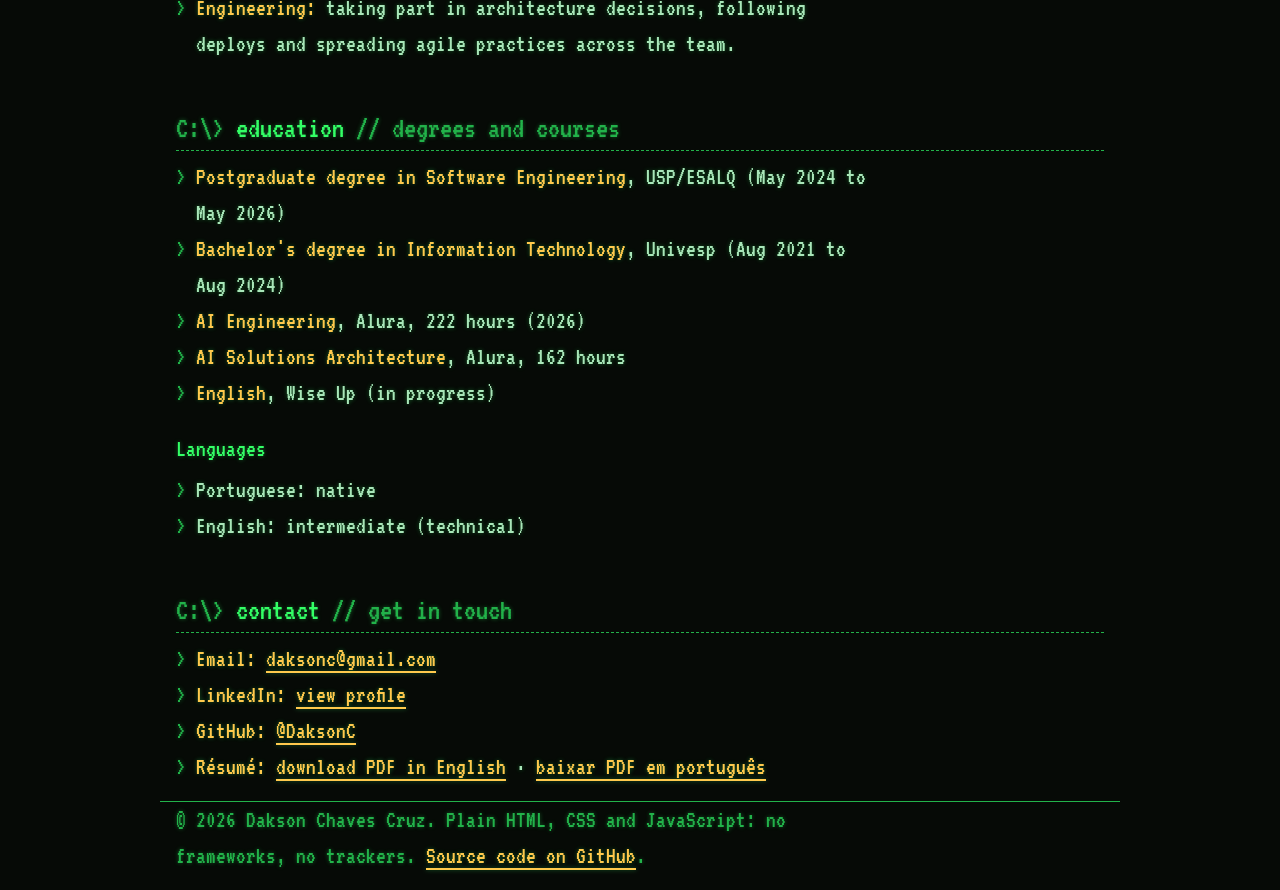
==== commit 2f97ffe6: "style: keep visual effects on by default The owner prefers the CRT look on first visit; [FX: OFF] st" ====
--- a/index.html
+++ b/index.html
@@ -45,7 +45,7 @@
           <li><a href="./" hreflang="en" lang="en" aria-current="page">[EN]<span class="sr-only"> English</span></a></li>
           <li><a href="pt/" hreflang="pt" lang="pt">[PT]<span class="sr-only"> Português</span></a></li>
         </ul>
-        <button type="button" id="fx-toggle" hidden>[FX: <span id="fx-state">OFF</span>]<span class="sr-only"> visual effects and animation</span></button>
+        <button type="button" id="fx-toggle" hidden>[FX: <span id="fx-state">ON</span>]<span class="sr-only"> visual effects and animation</span></button>
         <button type="button" id="theme-toggle" hidden>[<span id="theme-state">LIGHT</span>]<span class="sr-only" id="theme-hint"> switch to light theme</span></button>
       </div>
 
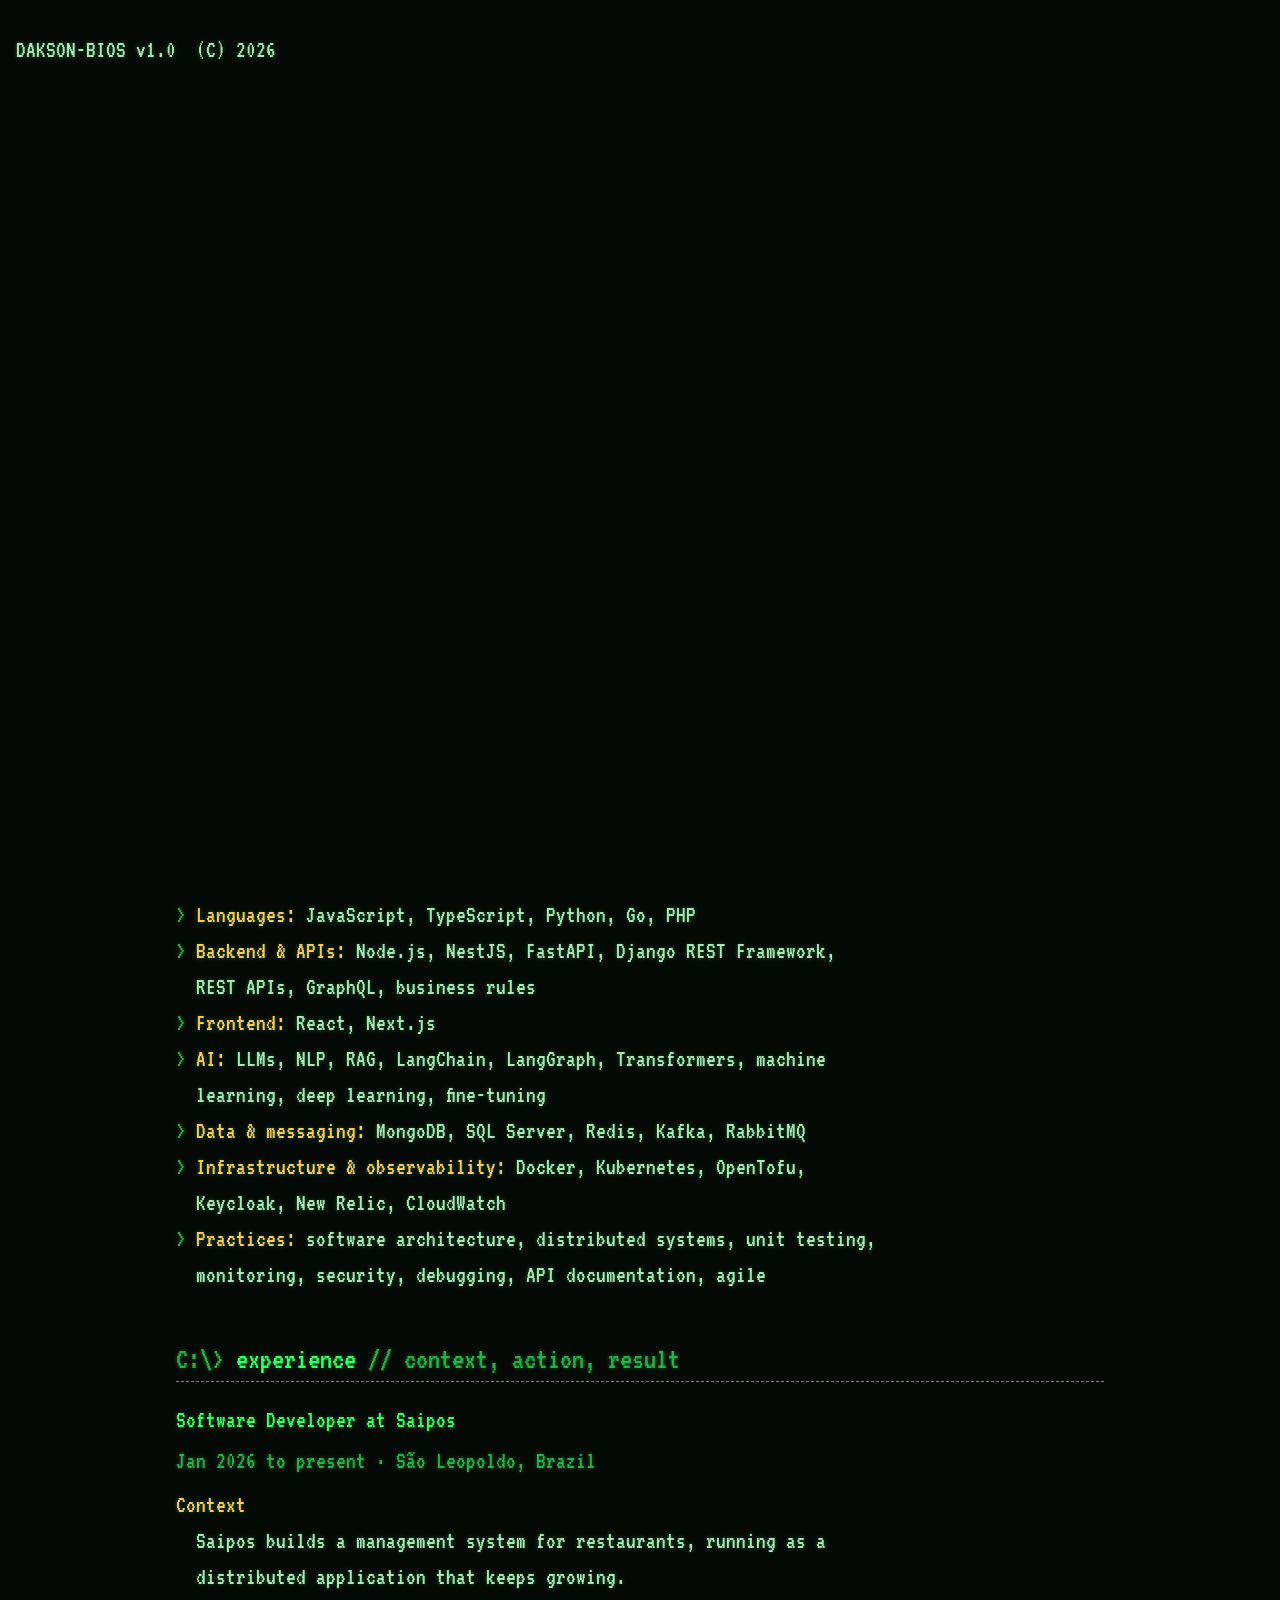
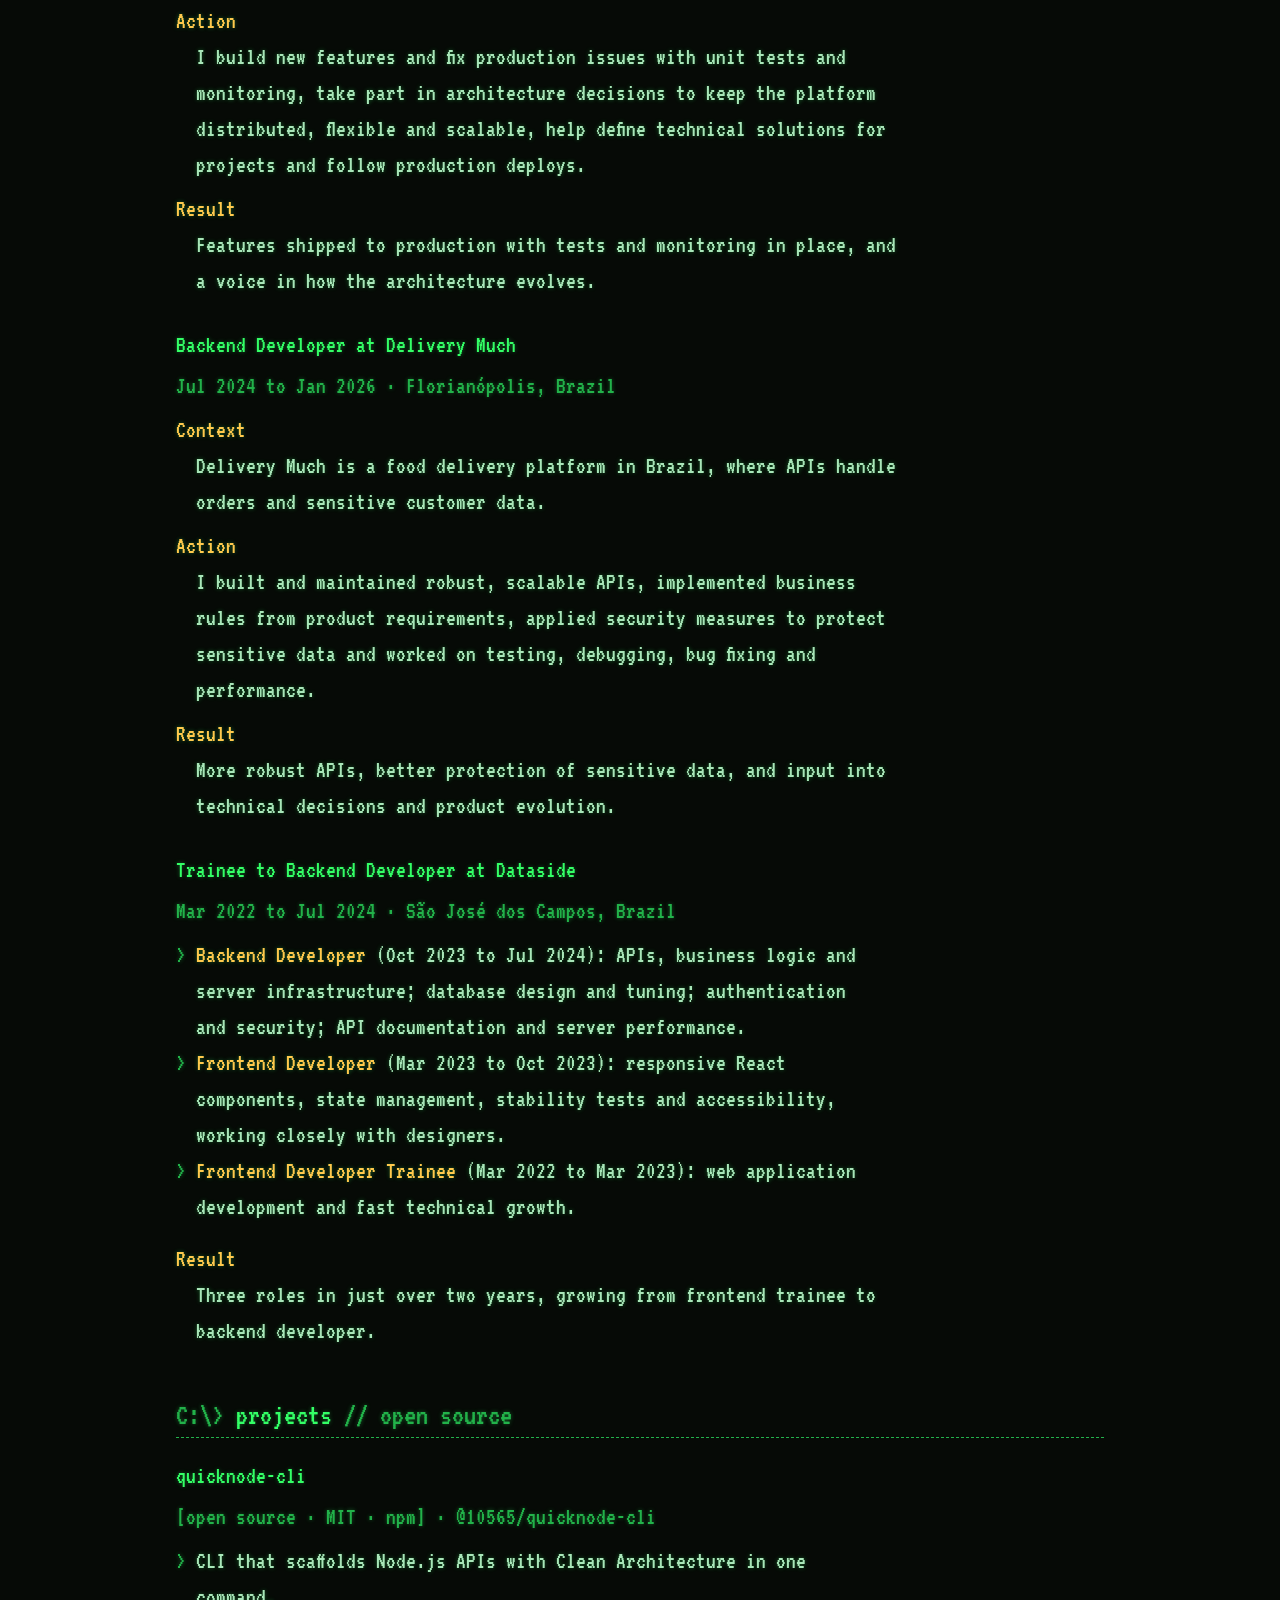
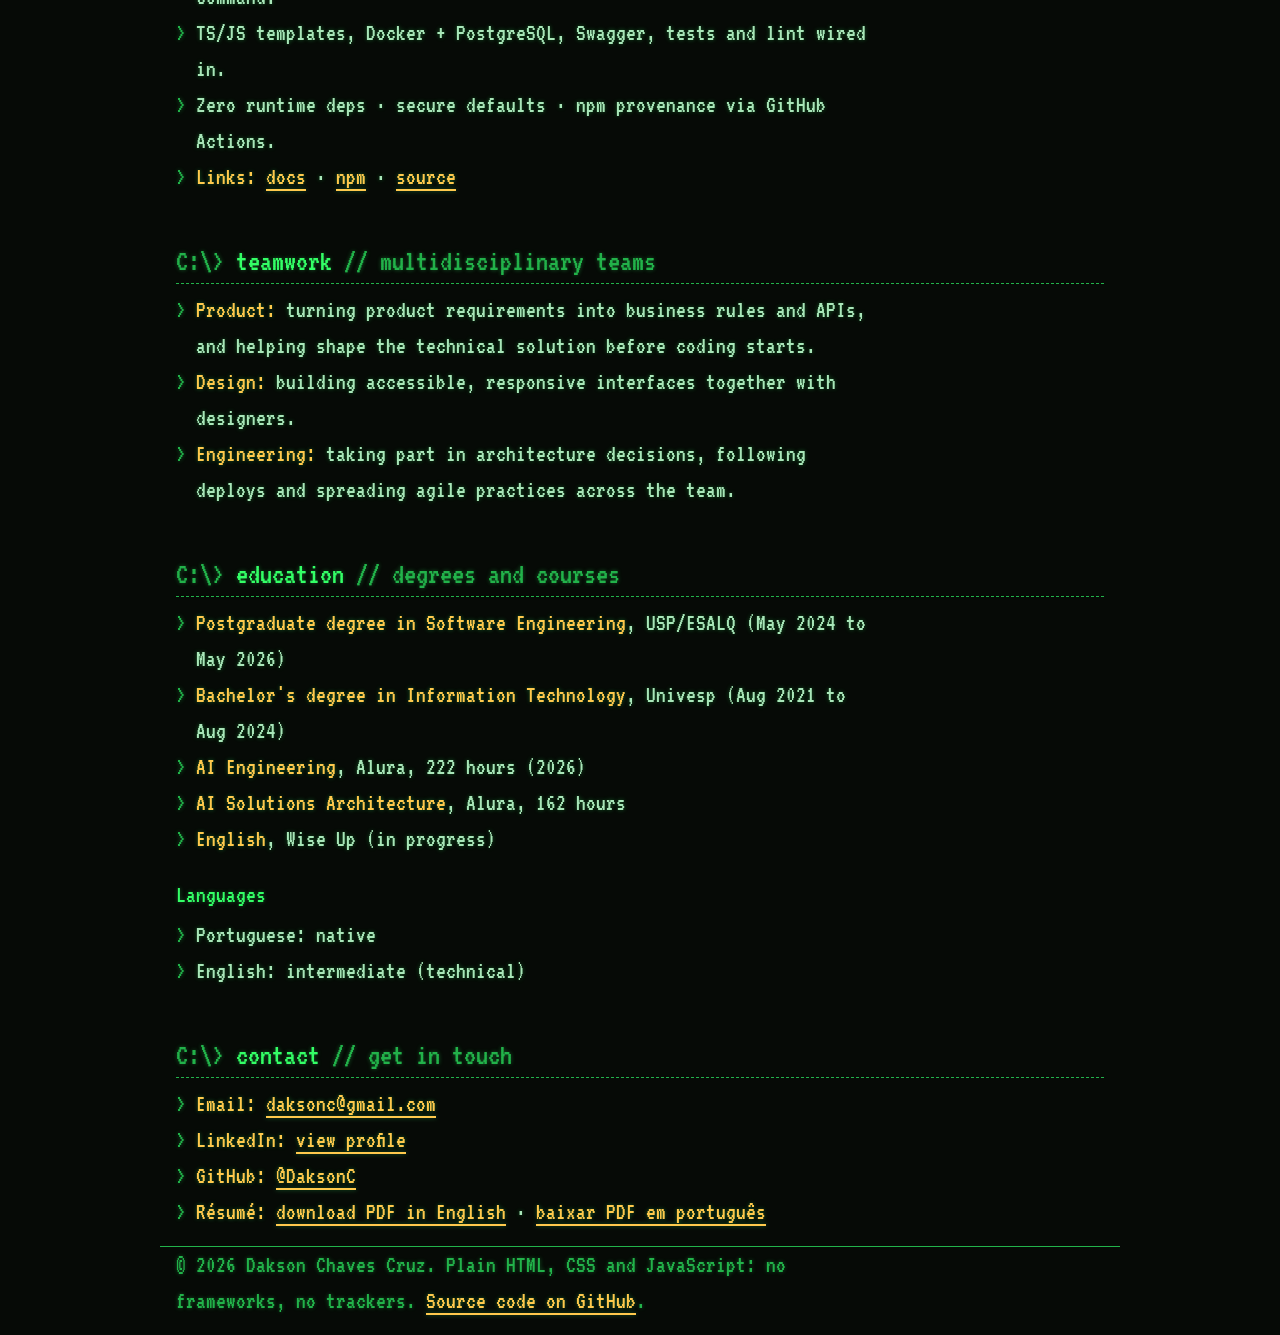
==== commit 6faddadc: "feat: add open source projects section with quicknode-cli (ADR-002) - New `projects` section after `" ====
--- a/index.html
+++ b/index.html
@@ -54,6 +54,7 @@
           <li><a href="#whoami">[whoami]</a></li>
           <li><a href="#skills">[skills]</a></li>
           <li><a href="#experience">[experience]</a></li>
+          <li><a href="#projects">[projects]</a></li>
           <li><a href="#teamwork">[teamwork]</a></li>
           <li><a href="#education">[education]</a></li>
           <li><a href="#contact">[contact]</a></li>
@@ -164,6 +165,21 @@
       </article>
     </section>
 
+    <section id="projects" aria-labelledby="projects-title">
+      <h2 tabindex="-1" id="projects-title"><span class="prompt" aria-hidden="true">C:\&gt; </span>projects <span class="dim">// open source</span></h2>
+
+      <article class="job" aria-labelledby="proj-quicknode">
+        <h3 id="proj-quicknode">quicknode-cli</h3>
+        <p class="meta">[open source · MIT · npm] · @10565/quicknode-cli</p>
+        <ul class="list" role="list">
+          <li>CLI that scaffolds Node.js APIs with Clean Architecture in one command.</li>
+          <li>TS/JS templates, Docker + PostgreSQL, Swagger, tests and lint wired in.</li>
+          <li>Zero runtime deps · secure defaults · npm provenance via GitHub Actions.</li>
+          <li><span class="key">Links:</span> <a href="https://daksonc.github.io/QuickNode/" rel="noopener noreferrer">docs<span class="sr-only"> for quicknode-cli</span></a> · <a href="https://www.npmjs.com/package/@10565/quicknode-cli" rel="noopener noreferrer">npm<span class="sr-only"> package @10565/quicknode-cli</span></a> · <a href="https://github.com/DaksonC/QuickNode" rel="noopener noreferrer">source<span class="sr-only"> code of quicknode-cli on GitHub</span></a></li>
+        </ul>
+      </article>
+    </section>
+
     <section id="teamwork" aria-labelledby="teamwork-title">
       <h2 tabindex="-1" id="teamwork-title"><span class="prompt" aria-hidden="true">C:\&gt; </span>teamwork <span class="dim">// multidisciplinary teams</span></h2>
       <!-- TODO(ADR-001 §6): replace with 2–3 concrete stories with product, design, data or business. -->
